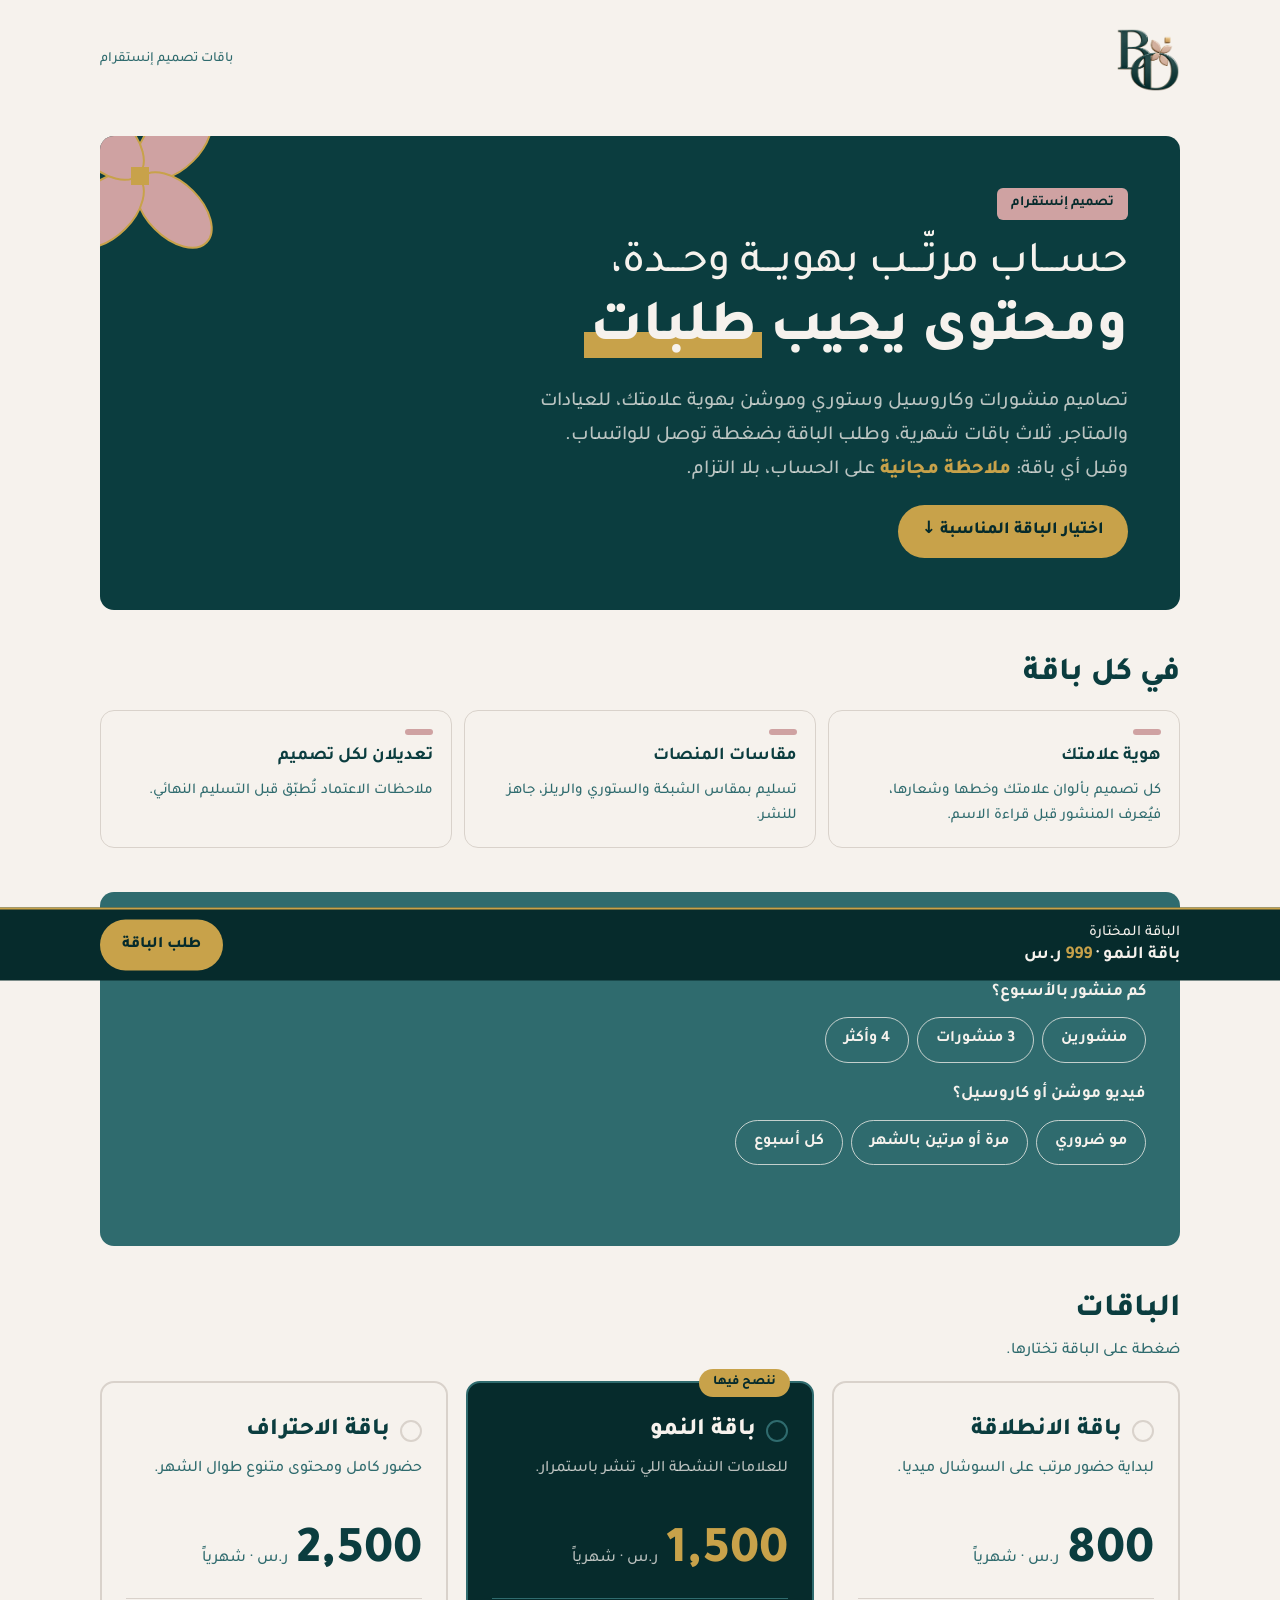
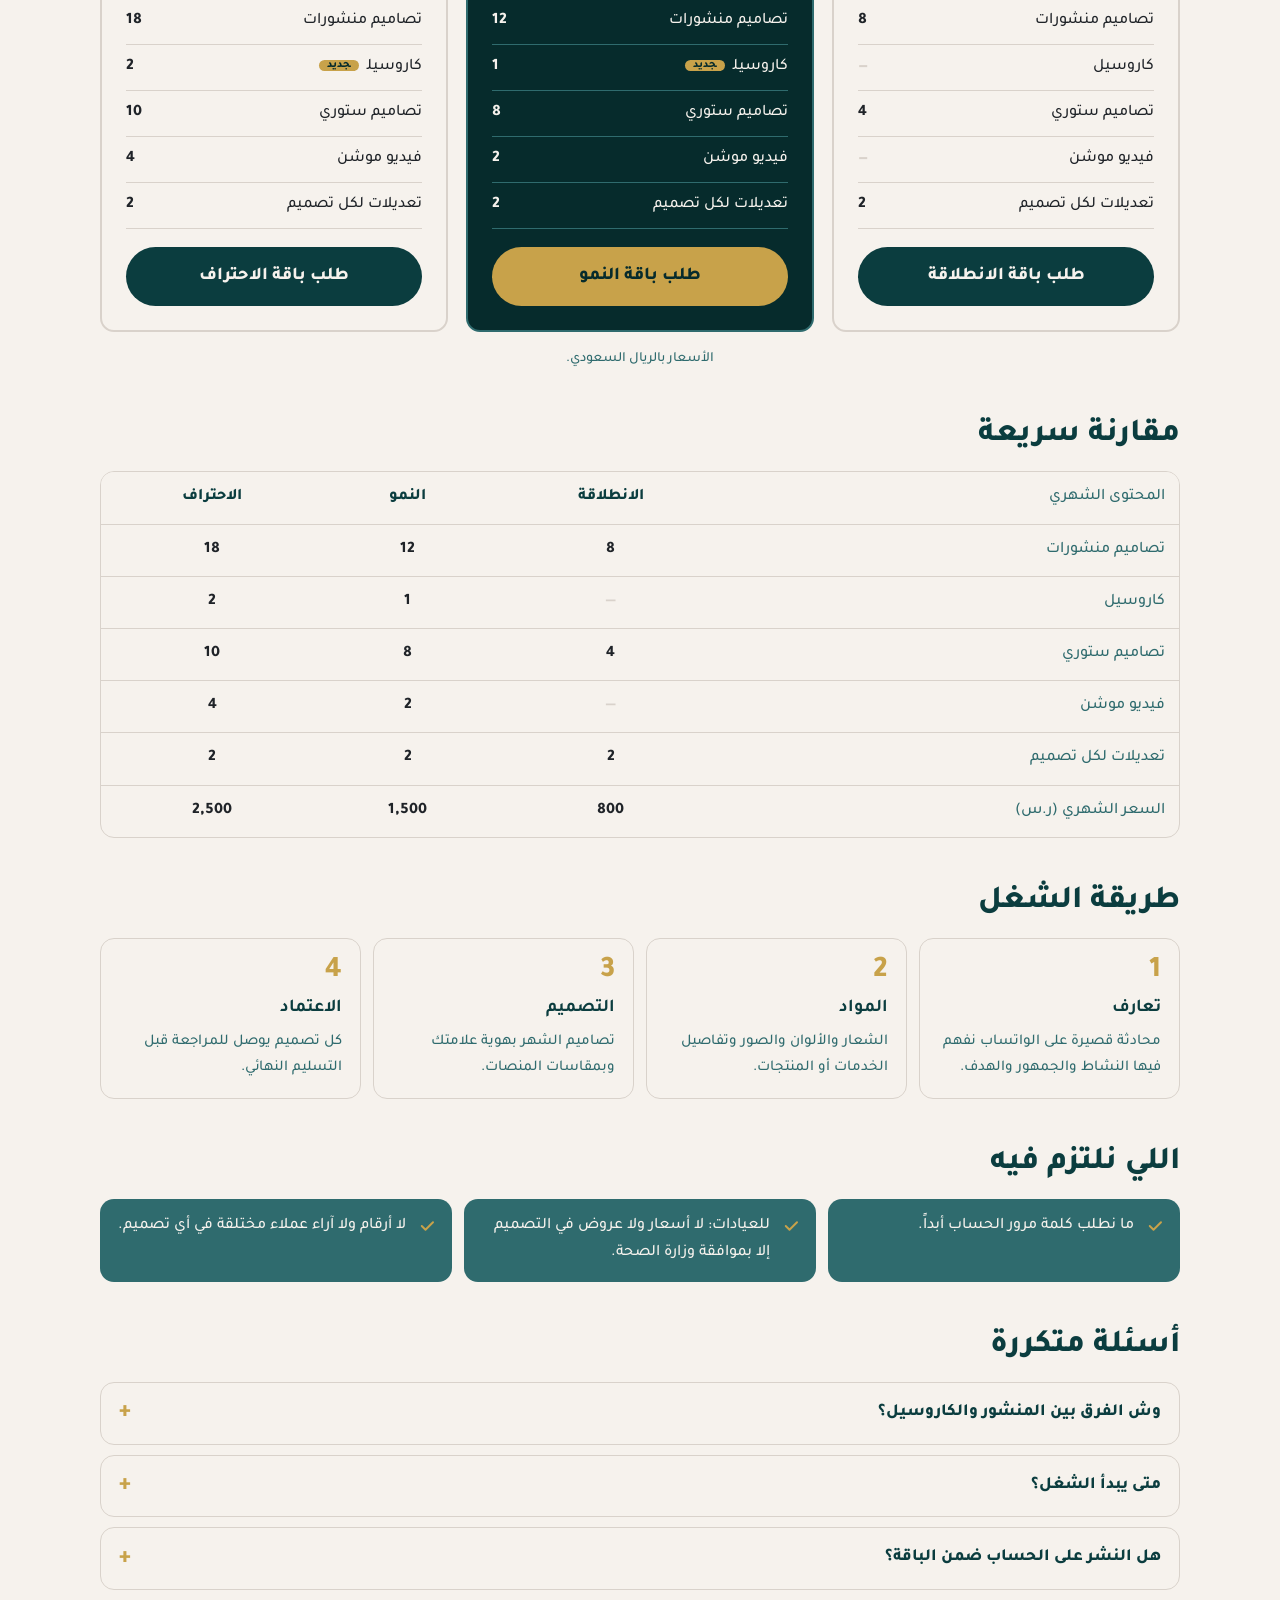
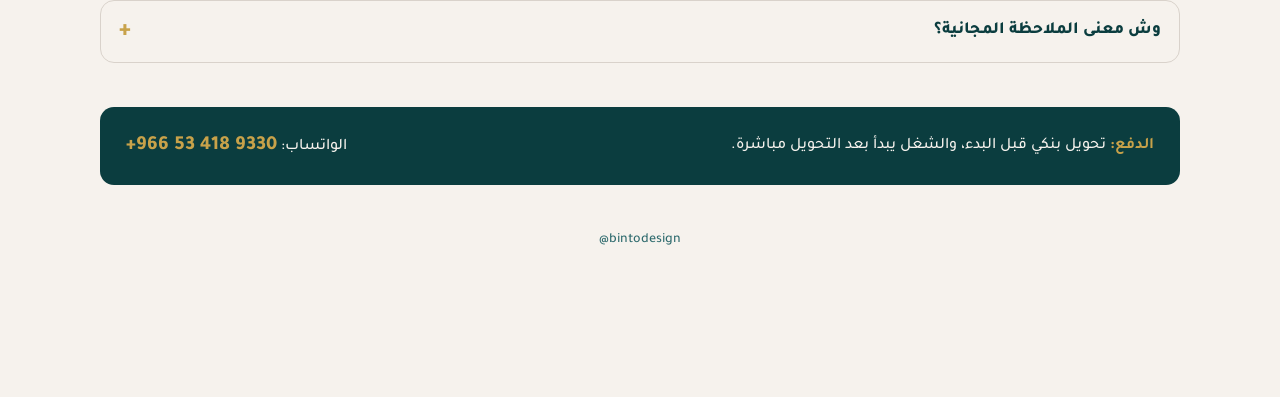
==== instagram-packages.html @ 3e923bf8 "باقات إنستقرام: كاروسيل للنمو (1) والاحتراف (2)، وصفحة تفاعلية (عدّاد، اختيار الباقة، سؤالين للترشيح" ====
<!doctype html>
<html lang="ar" dir="rtl">
<head>
<meta charset="utf-8">
<meta name="viewport" content="width=device-width, initial-scale=1, viewport-fit=cover">
<meta name="robots" content="noindex, nofollow, noarchive">
<title>باقات تصميم إنستقرام</title>
<link rel="icon" href="/images/favicon.png">
<style>
@font-face{font-family:"Tajawal";src:url("/fonts/Tajawal-Medium.ttf");font-weight:500}
@font-face{font-family:"Tajawal";src:url("/fonts/Tajawal-Bold.ttf");font-weight:700}
@font-face{font-family:"Tajawal";src:url("/fonts/Tajawal-ExtraBold.ttf");font-weight:800}
:root{--night:#062B2C;--teal:#0B3D3F;--teal2:#2F6B6E;--gold:#C8A24A;--rose:#CFA2A2;--sand:#F6F2ED;--ink:#1F2328;--line:#D9D2CB;
--soft:rgba(246,242,237,.75);--f:"Tajawal",system-ui,"Segoe UI",Tahoma,sans-serif;--ease:cubic-bezier(.2,.8,.2,1);color-scheme:light}
*{box-sizing:border-box}
[hidden]{display:none!important}
html{scroll-behavior:smooth}
html,body{margin:0;background:var(--sand);color:var(--ink)}
body{font-family:var(--f);font-size:17px;line-height:1.7;padding-left:max(16px,env(safe-area-inset-left,0px));padding-right:max(16px,env(safe-area-inset-right,0px));padding-bottom:96px}
.wrap{max-width:1080px;margin-inline:auto;padding-block:28px 48px;display:grid;gap:44px}
h1,h2,h3,p{margin:0}
h1,h2{text-wrap:balance;line-height:1.25}
button{font:inherit;cursor:pointer}
:focus-visible{outline:3px solid var(--gold);outline-offset:3px}
.top{display:flex;justify-content:space-between;align-items:center;gap:12px}
.top img{width:64px;height:auto}
.top span{font-size:14px;color:var(--teal2);text-align:left}

/* ===== الهيرو ===== */
.hero{background:var(--teal);color:var(--sand);border-radius:14px;padding:clamp(26px,5vw,52px);display:grid;gap:18px;position:relative;overflow:hidden}
.hero svg.fl{position:absolute;left:-60px;top:-60px;width:200px;height:200px;animation:spin 40s linear infinite}
@keyframes spin{to{transform:rotate(360deg)}}
.hero .tag{justify-self:start;background:var(--rose);color:var(--night);font-weight:700;font-size:14px;padding:4px 14px;border-radius:6px}
.hero h1{display:grid;gap:2px}
.hero h1 .l,.hero h1 .b{white-space:nowrap}
.hero h1 .l{font-size:min(44px,5.3vw);font-weight:500}
.hero h1 .b{font-size:min(58px,7.4vw);font-weight:800}
.m{position:relative;display:inline-block;z-index:0}
.m::before{content:"";position:absolute;inset:52% -6px 12% -6px;background:var(--gold);z-index:-1;transform-origin:right;animation:bar .8s .5s var(--ease) both}
@keyframes bar{from{transform:scaleX(0)}}
.hero .m{color:var(--sand)}
.hero p{font-size:clamp(17px,2vw,20px);max-width:54ch;color:var(--soft)}
.hero .free{color:var(--gold);font-weight:800}
.timer{display:flex;align-items:center;gap:10px;flex-wrap:wrap}
.timer>span{font-size:15px;color:var(--soft)}
.tbox{display:flex;gap:8px;direction:rtl}
.tbox div{min-width:62px;background:var(--night);border:1px solid var(--teal2);border-radius:10px;padding:6px 8px;text-align:center;line-height:1.1}
.tbox b{display:block;font-size:26px;font-weight:800;color:var(--gold);font-variant-numeric:tabular-nums}
.tbox small{font-size:12px;color:var(--soft)}
.hero .go{justify-self:start;display:inline-flex;align-items:center;gap:8px;background:var(--gold);color:var(--night);font-weight:800;font-size:17px;border:0;border-radius:999px;padding:12px 24px;text-decoration:none;transition:transform .25s var(--ease)}
.hero .go:hover{transform:translateY(-2px)}

/* ===== الأقسام ===== */
.sec{display:grid;gap:16px}
.sec>h2{font-size:clamp(24px,3.4vw,32px);font-weight:800;color:var(--teal)}
.sec>p.sub{color:var(--teal2);font-size:16px;margin-top:-8px}

/* ===== وش يناسبكم ===== */
.quiz{background:var(--teal2);color:var(--sand);border-radius:14px;padding:clamp(22px,4vw,34px);display:grid;gap:18px}
.quiz h2{font-size:clamp(22px,3vw,28px);font-weight:800}
.quiz h2 .m{color:var(--sand)}
.q{display:grid;gap:10px}
.q>b{font-size:17px}
.chips{display:flex;gap:8px;flex-wrap:wrap}
.chip{background:transparent;color:var(--sand);border:1.5px solid var(--soft);border-radius:999px;padding:8px 18px;font-weight:700;font-size:16px;transition:background .2s,color .2s,border-color .2s}
.chip:hover{border-color:var(--gold)}
.chip[aria-pressed="true"]{background:var(--gold);border-color:var(--gold);color:var(--night)}
.ans{min-height:1.7em;font-size:17px;font-weight:700}
.ans b{color:var(--gold)}
.ans a{color:var(--sand);font-weight:800;margin-inline-start:6px}

/* ===== البطاقات ===== */
.cards{display:grid;grid-template-columns:repeat(auto-fit,minmax(min(100%,300px),1fr));gap:18px;align-items:stretch}
.card{position:relative;background:var(--sand);border:2px solid var(--line);border-radius:14px;padding:28px 24px 24px;display:flex;flex-direction:column;gap:18px;min-width:0;cursor:pointer;transition:translate .35s var(--ease),border-color .25s}
.card:hover{translate:0 -4px}
.card.main{background:var(--night);color:var(--sand);border-color:var(--teal2)}
.card.sel{border-color:var(--gold);translate:0 -6px}
.card .head{display:grid;gap:4px}
.card h3{font-size:24px;font-weight:800;color:var(--teal);display:flex;align-items:center;gap:10px}
.card.main h3{color:var(--sand)}
.card .dot{width:22px;height:22px;flex:none;border-radius:50%;border:2px solid var(--line);display:grid;place-items:center;transition:border-color .2s}
.card.main .dot{border-color:var(--teal2)}
.card .dot::after{content:"";width:10px;height:10px;border-radius:50%;background:var(--gold);transform:scale(0);transition:transform .25s var(--ease)}
.card.sel .dot{border-color:var(--gold)}
.card.sel .dot::after{transform:scale(1)}
.card .for{font-size:16px;color:var(--teal2);min-height:3.4em}
.card.main .for{color:var(--soft)}
.flag{position:absolute;top:-14px;right:22px;background:var(--gold);color:var(--night);font-size:13px;font-weight:800;padding:3px 14px;border-radius:999px}
.fit{position:absolute;top:-14px;left:22px;background:var(--rose);color:var(--night);font-size:13px;font-weight:800;padding:3px 14px;border-radius:999px;animation:pop .4s var(--ease)}
@keyframes pop{from{transform:scale(.6);opacity:0}}
.pricebox{display:grid;gap:6px;justify-items:start}
.offer{font-size:13px;font-weight:800;color:var(--night);background:var(--rose);padding:3px 12px;border-radius:6px}
.card.main .offer{background:var(--gold)}
.price{display:flex;align-items:baseline;gap:8px;flex-wrap:wrap}
.price b{font-size:52px;font-weight:800;line-height:1;color:var(--teal);font-variant-numeric:tabular-nums}
.card.main .price b{color:var(--gold)}
.price span{font-size:16px;font-weight:500;color:var(--teal2)}
.card.main .price span{color:var(--soft)}
.after{font-size:14px;color:var(--teal2)}
.after s{font-weight:700;text-decoration-thickness:2px;font-variant-numeric:tabular-nums}
.after em{font-style:normal;font-weight:800;color:var(--teal)}
.card.main .after{color:var(--soft)}
.card.main .after em{color:var(--gold)}
.rows{display:grid;border-top:1px solid var(--line)}
.card.main .rows{border-color:var(--teal2)}
.row{display:flex;justify-content:space-between;align-items:center;gap:12px;min-height:46px;border-bottom:1px solid var(--line);font-size:16px}
.card.main .row{border-color:var(--teal2)}
.row b{font-weight:800;white-space:nowrap;font-variant-numeric:tabular-nums}
.row .no{color:var(--line);font-weight:700}
.card.main .row .no{color:var(--teal2)}
.row.new span::after{content:"جديد";font-size:11px;font-weight:800;background:var(--gold);color:var(--night);border-radius:999px;padding:0 8px;margin-inline-start:8px;vertical-align:2px}
.pick{margin-top:auto;display:block;text-align:center;text-decoration:none;font-weight:800;font-size:18px;border-radius:999px;padding:14px 20px;background:var(--teal);color:var(--sand);transition:transform .25s var(--ease)}
.pick:hover{transform:scale(1.02)}
.card.main .pick{background:var(--gold);color:var(--night)}
.small{font-size:14px;color:var(--teal2);text-align:center}

/* ===== مقارنة ===== */
.cmp{overflow-x:auto;border:1px solid var(--line);border-radius:14px}
.cmp table{width:100%;border-collapse:collapse;font-size:16px}
@media (max-width:560px){.cmp table{font-size:14px}.cmp th,.cmp td{padding:10px 6px}}
.cmp th,.cmp td{padding:12px 14px;text-align:center;border-bottom:1px solid var(--line)}
.cmp th:first-child,.cmp td:first-child{text-align:right;color:var(--teal2);font-weight:500}
.cmp thead th{font-weight:800;color:var(--teal);background:var(--sand)}
.cmp tbody td{font-weight:800;font-variant-numeric:tabular-nums}
.cmp tr:last-child td{border-bottom:0}
.cmp .hl{background:var(--teal);color:var(--sand)}
.cmp thead .hl{background:var(--teal);color:var(--gold)}
.cmp .hl.no,.cmp .no{color:var(--line)}
.cmp td,.cmp th{transition:background .25s,color .25s}

/* ===== الخطوات والالتزام ===== */
.steps{display:grid;grid-template-columns:repeat(auto-fit,minmax(min(100%,220px),1fr));gap:12px;counter-reset:s}
.step{background:var(--sand);border:1px solid var(--line);border-radius:14px;padding:18px;display:grid;gap:6px;align-content:start}
.step::before{counter-increment:s;content:counter(s);font-size:30px;font-weight:800;color:var(--gold);line-height:1}
.steps.inc .step::before{content:"";display:block;width:28px;height:6px;border-radius:3px;background:var(--rose)}
.step b{font-size:18px;color:var(--teal)}
.step p{font-size:15px;color:var(--teal2)}
.promise{display:grid;grid-template-columns:repeat(auto-fit,minmax(min(100%,280px),1fr));gap:12px}
.promise div{display:flex;gap:12px;align-items:flex-start;background:var(--teal2);color:var(--sand);border-radius:14px;padding:14px 16px;font-size:16px}
.promise svg{flex:none;margin-top:4px}

/* ===== أسئلة ===== */
.faq{display:grid;gap:10px}
.faq details{border:1px solid var(--line);border-radius:14px;padding:0 18px;background:var(--sand)}
.faq summary{list-style:none;cursor:pointer;padding:16px 0;font-weight:800;color:var(--teal);display:flex;justify-content:space-between;gap:12px;align-items:center}
.faq summary::-webkit-details-marker{display:none}
.faq summary::after{content:"+";font-size:24px;line-height:1;color:var(--gold);transition:transform .25s var(--ease)}
.faq details[open] summary::after{transform:rotate(45deg)}
.faq details p{padding:0 0 16px;color:var(--teal2);font-size:16px}

.foot{background:var(--teal);color:var(--sand);border-radius:14px;padding:22px 26px;display:flex;justify-content:space-between;align-items:center;gap:16px;flex-wrap:wrap}
.foot p{font-size:16px}.foot b{color:var(--gold)}
.foot a{font-size:20px;font-weight:800;direction:ltr;unicode-bidi:isolate;color:var(--gold);text-decoration:none}
.acct{font-size:14px;color:var(--teal2);text-align:center;direction:ltr}

/* ===== الشريط السفلي ===== */
.bar{position:fixed;inset-inline:0;bottom:0;z-index:10;padding:10px max(16px,env(safe-area-inset-left,0px)) calc(10px + env(safe-area-inset-bottom,0px));background:var(--night);border-top:2px solid var(--gold);transform:translateY(110%);transition:transform .4s var(--ease)}
.bar.on{transform:none}
.bar .in{max-width:1080px;margin-inline:auto;display:flex;align-items:center;justify-content:space-between;gap:12px}
.bar p{color:var(--sand);font-size:15px;line-height:1.4}
.bar p b{display:block;font-size:18px}
.bar p b em{font-style:normal;color:var(--gold)}
.bar a{flex:none;background:var(--gold);color:var(--night);font-weight:800;text-decoration:none;border-radius:999px;padding:12px 22px;font-size:16px}

/* ===== الظهور عند التمرير (بالسكربت فقط) ===== */
.js .rv{opacity:0;transform:translateY(24px);transition:opacity .7s var(--ease),transform .7s var(--ease),translate .35s var(--ease),border-color .25s}
.js .rv.in{opacity:1;transform:none}
@media (prefers-reduced-motion:reduce){
  *,*::before,*::after{animation:none!important;transition:none!important}
  .js .rv{opacity:1;transform:none}
  html{scroll-behavior:auto}
}
</style>
</head>
<body>
<div class="wrap">
  <div class="top"><img src="/images/logo-dark.png" alt="شعار بنتو"><span id="topnote">باقات تصميم إنستقرام · عرض خاص حتى 30 نوفمبر</span></div>

  <header class="hero">
    <svg class="fl" viewBox="0 0 200 200" aria-hidden="true"><g fill="#CFA2A2" stroke="#C8A24A" stroke-width="2"><ellipse cx="100" cy="52" rx="27" ry="46" transform="rotate(45 100 100)"/><ellipse cx="100" cy="52" rx="27" ry="46" transform="rotate(135 100 100)"/><ellipse cx="100" cy="52" rx="27" ry="46" transform="rotate(225 100 100)"/><ellipse cx="100" cy="52" rx="27" ry="46" transform="rotate(315 100 100)"/></g><rect x="91" y="91" width="18" height="18" fill="#C8A24A"/></svg>
    <span class="tag">تصميم إنستقرام</span>
    <h1><span class="l">حســـاب مرتّـــب بهويـــة وحـــدة،</span><span class="b">ومحتوى يجيب <span class="m">طلبات</span></span></h1>
    <p>تصاميم منشورات وكاروسيل وستوري وموشن بهوية علامتك، للعيادات والمتاجر. ثلاث باقات شهرية، وطلب الباقة بضغطة توصل للواتساب. وقبل أي باقة: <span class="free">ملاحظة مجانية</span> على الحساب، بلا التزام.</p>
    <div class="timer" id="timer" role="timer" aria-label="الوقت المتبقي على نهاية العرض">
      <span>ينتهي العرض خلال</span>
      <div class="tbox"><div><b id="td">–</b><small>يوم</small></div><div><b id="th">–</b><small>ساعة</small></div><div><b id="tm">–</b><small>دقيقة</small></div><div><b id="ts">–</b><small>ثانية</small></div></div>
    </div>
    <a class="go" href="#fit">اختيار الباقة المناسبة ↓</a>
  </header>

  <section class="sec rv">
    <h2>في كل باقة</h2>
    <div class="steps inc">
      <div class="step"><b>هوية علامتك</b><p>كل تصميم بألوان علامتك وخطها وشعارها، فيُعرف المنشور قبل قراءة الاسم.</p></div>
      <div class="step"><b>مقاسات المنصات</b><p>تسليم بمقاس الشبكة والستوري والريلز، جاهز للنشر.</p></div>
      <div class="step"><b>تعديلان لكل تصميم</b><p>ملاحظات الاعتماد تُطبّق قبل التسليم النهائي.</p></div>
    </div>
  </section>

  <section class="quiz rv" id="fit" aria-labelledby="fit-h">
    <h2 id="fit-h">وش <span class="m">يناسبكم</span>؟ سؤالين بس</h2>
    <div class="q"><b>كم منشور بالأسبوع؟</b>
      <div class="chips" data-q="posts">
        <button class="chip" data-v="0" aria-pressed="false">منشورين</button>
        <button class="chip" data-v="1" aria-pressed="false">3 منشورات</button>
        <button class="chip" data-v="2" aria-pressed="false">4 وأكثر</button>
      </div></div>
    <div class="q"><b>فيديو موشن أو كاروسيل؟</b>
      <div class="chips" data-q="motion">
        <button class="chip" data-v="0" aria-pressed="false">مو ضروري</button>
        <button class="chip" data-v="1" aria-pressed="false">مرة أو مرتين بالشهر</button>
        <button class="chip" data-v="2" aria-pressed="false">كل أسبوع</button>
      </div></div>
    <p class="ans" id="ans" aria-live="polite"></p>
  </section>

  <section class="sec" id="plans">
    <h2>الباقات</h2>
    <p class="sub" id="plansub">أسعار العرض سارية حتى 30 نوفمبر 2026. ضغطة على الباقة تختارها.</p>
    <div class="cards">
      <article class="card rv" data-k="start" tabindex="0" role="radio" aria-checked="false">
        <div class="head"><h3><span class="dot" aria-hidden="true"></span>باقة الانطلاقة</h3><p class="for">لبداية حضور مرتب على السوشال ميديا.</p></div>
        <div class="pricebox"><span class="offer" data-o>عرض خاص</span><div class="price"><b id="p-start">499</b><span>ر.س · شهرياً</span></div><span class="after" data-a>بعد العرض: <s id="s-start">800</s> ر.س · توفير <em id="v-start">301</em></span></div>
        <div class="rows">
          <div class="row"><span>تصاميم منشورات</span><b>8</b></div>
          <div class="row"><span>كاروسيل</span><b class="no">—</b></div>
          <div class="row"><span>تصاميم ستوري</span><b>4</b></div>
          <div class="row"><span>فيديو موشن</span><b class="no">—</b></div>
          <div class="row"><span>تعديلات لكل تصميم</span><b>2</b></div>
        </div>
        <a class="pick" id="w-start" href="https://wa.me/966534189330">طلب باقة الانطلاقة</a>
      </article>
      <article class="card main rv" data-k="grow" tabindex="0" role="radio" aria-checked="false">
        <span class="flag">ننصح فيها</span>
        <div class="head"><h3><span class="dot" aria-hidden="true"></span>باقة النمو</h3><p class="for">للعلامات النشطة اللي تنشر باستمرار.</p></div>
        <div class="pricebox"><span class="offer" data-o>عرض خاص</span><div class="price"><b id="p-grow">999</b><span>ر.س · شهرياً</span></div><span class="after" data-a>بعد العرض: <s id="s-grow">1,500</s> ر.س · توفير <em id="v-grow">501</em></span></div>
        <div class="rows">
          <div class="row"><span>تصاميم منشورات</span><b>12</b></div>
          <div class="row new"><span>كاروسيل</span><b>1</b></div>
          <div class="row"><span>تصاميم ستوري</span><b>8</b></div>
          <div class="row"><span>فيديو موشن</span><b>2</b></div>
          <div class="row"><span>تعديلات لكل تصميم</span><b>2</b></div>
        </div>
        <a class="pick" id="w-grow" href="https://wa.me/966534189330">طلب باقة النمو</a>
      </article>
      <article class="card rv" data-k="pro" tabindex="0" role="radio" aria-checked="false">
        <div class="head"><h3><span class="dot" aria-hidden="true"></span>باقة الاحتراف</h3><p class="for">حضور كامل ومحتوى متنوع طوال الشهر.</p></div>
        <div class="pricebox"><span class="offer" data-o>عرض خاص</span><div class="price"><b id="p-pro">1,699</b><span>ر.س · شهرياً</span></div><span class="after" data-a>بعد العرض: <s id="s-pro">2,500</s> ر.س · توفير <em id="v-pro">801</em></span></div>
        <div class="rows">
          <div class="row"><span>تصاميم منشورات</span><b>18</b></div>
          <div class="row new"><span>كاروسيل</span><b>2</b></div>
          <div class="row"><span>تصاميم ستوري</span><b>10</b></div>
          <div class="row"><span>فيديو موشن</span><b>4</b></div>
          <div class="row"><span>تعديلات لكل تصميم</span><b>2</b></div>
        </div>
        <a class="pick" id="w-pro" href="https://wa.me/966534189330">طلب باقة الاحتراف</a>
      </article>
    </div>
    <p class="small">الأسعار بالريال السعودي.</p>
  </section>

  <section class="sec rv">
    <h2>مقارنة سريعة</h2>
    <div class="cmp"><table id="cmp">
      <thead><tr><th scope="col">المحتوى الشهري</th><th scope="col" data-c="start">الانطلاقة</th><th scope="col" data-c="grow">النمو</th><th scope="col" data-c="pro">الاحتراف</th></tr></thead>
      <tbody>
        <tr><td>تصاميم منشورات</td><td data-c="start">8</td><td data-c="grow">12</td><td data-c="pro">18</td></tr>
        <tr><td>كاروسيل</td><td data-c="start" class="no">—</td><td data-c="grow">1</td><td data-c="pro">2</td></tr>
        <tr><td>تصاميم ستوري</td><td data-c="start">4</td><td data-c="grow">8</td><td data-c="pro">10</td></tr>
        <tr><td>فيديو موشن</td><td data-c="start" class="no">—</td><td data-c="grow">2</td><td data-c="pro">4</td></tr>
        <tr><td>تعديلات لكل تصميم</td><td data-c="start">2</td><td data-c="grow">2</td><td data-c="pro">2</td></tr>
        <tr><td>السعر الشهري (ر.س)</td><td data-c="start" id="c-start">499</td><td data-c="grow" id="c-grow">999</td><td data-c="pro" id="c-pro">1,699</td></tr>
      </tbody>
    </table></div>
  </section>

  <section class="sec rv">
    <h2>طريقة الشغل</h2>
    <div class="steps">
      <div class="step"><b>تعارف</b><p>محادثة قصيرة على الواتساب نفهم فيها النشاط والجمهور والهدف.</p></div>
      <div class="step"><b>المواد</b><p>الشعار والألوان والصور وتفاصيل الخدمات أو المنتجات.</p></div>
      <div class="step"><b>التصميم</b><p>تصاميم الشهر بهوية علامتك وبمقاسات المنصات.</p></div>
      <div class="step"><b>الاعتماد</b><p>كل تصميم يوصل للمراجعة قبل التسليم النهائي.</p></div>
    </div>
  </section>

  <section class="sec rv">
    <h2>اللي نلتزم فيه</h2>
    <div class="promise">
      <div><svg width="18" height="18" viewBox="0 0 24 24" fill="none" stroke="#C8A24A" stroke-width="2.6" stroke-linecap="round" stroke-linejoin="round" aria-hidden="true"><path d="M5 12l5 5L20 7"/></svg><span>ما نطلب كلمة مرور الحساب أبداً.</span></div>
      <div><svg width="18" height="18" viewBox="0 0 24 24" fill="none" stroke="#C8A24A" stroke-width="2.6" stroke-linecap="round" stroke-linejoin="round" aria-hidden="true"><path d="M5 12l5 5L20 7"/></svg><span>للعيادات: لا أسعار ولا عروض في التصميم إلا بموافقة وزارة الصحة.</span></div>
      <div><svg width="18" height="18" viewBox="0 0 24 24" fill="none" stroke="#C8A24A" stroke-width="2.6" stroke-linecap="round" stroke-linejoin="round" aria-hidden="true"><path d="M5 12l5 5L20 7"/></svg><span>لا أرقام ولا آراء عملاء مختلقة في أي تصميم.</span></div>
    </div>
  </section>

  <section class="sec rv">
    <h2>أسئلة متكررة</h2>
    <div class="faq">
      <details><summary>وش الفرق بين المنشور والكاروسيل؟</summary><p>المنشور تصميم واحد، والكاروسيل مجموعة شرائح يتم تصفّحها بالسحب، وتناسب الشرح والخطوات والمقارنات.</p></details>
      <details><summary>متى يبدأ الشغل؟</summary><p>بعد التحويل البنكي مباشرة، ونبدأ بمحادثة التعارف وجمع المواد.</p></details>
      <details><summary>هل النشر على الحساب ضمن الباقة؟</summary><p>الباقات للتصميم، والتصاميم تُسلَّم جاهزة للنشر بمقاسات المنصات.</p></details>
      <details><summary>وش معنى الملاحظة المجانية؟</summary><p>نظرة على الحساب الحالي وملاحظة عملية وحدة للتحسين، بلا أي التزام.</p></details>
    </div>
  </section>

  <div class="foot rv">
    <p><b>الدفع:</b> تحويل بنكي قبل البدء، والشغل يبدأ بعد التحويل مباشرة.</p>
    <p>الواتساب: <a href="https://wa.me/966534189330">+966 53 418 9330</a></p>
  </div>
  <p class="acct">@bintodesign</p>
</div>

<div class="bar" id="bar" aria-live="polite"><div class="in"><p>الباقة المختارة<b id="bar-n">باقة النمو · <em>999</em> ر.س</b></p><a id="bar-w" href="https://wa.me/966534189330">طلب الباقة</a></div></div>

<script>
document.documentElement.classList.add('js');
/* ===== الأسعار: التعديل هنا فقط =====
   offer = سعر العرض، base = السعر بعد العرض، until = نهاية العرض */
const UNTIL='2026-11-30T23:59:59+03:00';
const PLANS={
  start:{name:'باقة الانطلاقة',offer:499,base:800},
  grow:{name:'باقة النمو',offer:999,base:1500},
  pro:{name:'باقة الاحتراف',offer:1699,base:2500}
};
const WA='https://wa.me/966534189330?text=';
const fmt=n=>n.toLocaleString('en-US');
const $=id=>document.getElementById(id);
const end=new Date(UNTIL).getTime();
const live=Date.now()<end;
const price=k=>live?PLANS[k].offer:PLANS[k].base;
const msg=k=>WA+encodeURIComponent('السلام عليكم، طلب «'+PLANS[k].name+'» لتصميم إنستقرام ('+fmt(price(k))+' ريال شهرياً). وش الخطوة الجاية؟');

for(const k in PLANS){
  const p=PLANS[k];
  $('p-'+k).textContent=fmt(price(k));$('p-'+k).dataset.n=price(k);
  $('s-'+k).textContent=fmt(p.base);$('v-'+k).textContent=fmt(p.base-p.offer);
  $('c-'+k).textContent=fmt(price(k));
  $('w-'+k).href=msg(k);
}
if(!live){
  document.querySelectorAll('[data-o],[data-a]').forEach(e=>e.hidden=true);
  $('timer').hidden=true;
  $('plansub').textContent='ضغطة على الباقة تختارها.';
  $('topnote').textContent='باقات تصميم إنستقرام';
}

/* العدّاد */
function tick(){
  const d=Math.max(0,end-Date.now());
  if(d<=0){$('timer').hidden=true;return}
  const s=Math.floor(d/1000);
  $('td').textContent=Math.floor(s/86400);
  $('th').textContent=String(Math.floor(s%86400/3600)).padStart(2,'0');
  $('tm').textContent=String(Math.floor(s%3600/60)).padStart(2,'0');
  $('ts').textContent=String(s%60).padStart(2,'0');
}
if(live){tick();setInterval(tick,1000)}

/* اختيار الباقة */
const cards=[...document.querySelectorAll('.card')];
let current=null;
function select(k,scroll){
  current=k;
  cards.forEach(c=>{const on=c.dataset.k===k;c.classList.toggle('sel',on);c.setAttribute('aria-checked',on)});
  document.querySelectorAll('#cmp [data-c]').forEach(c=>c.classList.toggle('hl',c.dataset.c===k));
  $('bar-n').innerHTML=PLANS[k].name+' · <em>'+fmt(price(k))+'</em> ر.س';
  $('bar-w').href=msg(k);
  $('bar').classList.add('on');
  if(scroll){document.querySelector('.card[data-k="'+k+'"]').scrollIntoView({behavior:matchMedia('(prefers-reduced-motion:reduce)').matches?'auto':'smooth',block:'center'})}
}
cards.forEach(c=>{
  c.addEventListener('click',e=>{if(!e.target.closest('.pick'))select(c.dataset.k)});
  c.addEventListener('keydown',e=>{if(e.key==='Enter'||e.key===' '){e.preventDefault();select(c.dataset.k)}});
});

/* وش يناسبكم */
const ans={};
document.querySelectorAll('.chips').forEach(g=>{
  g.addEventListener('click',e=>{
    const b=e.target.closest('.chip');if(!b)return;
    g.querySelectorAll('.chip').forEach(x=>x.setAttribute('aria-pressed',x===b));
    ans[g.dataset.q]=+b.dataset.v;
    if('posts' in ans&&'motion' in ans){
      const k=['start','grow','pro'][Math.max(ans.posts,ans.motion)];
      document.querySelectorAll('.fit').forEach(f=>f.remove());
      const f=document.createElement('span');f.className='fit';f.textContent='يناسبكم';
      document.querySelector('.card[data-k="'+k+'"]').appendChild(f);
      $('ans').innerHTML='الأنسب لكم: <b>'+PLANS[k].name+'</b> <a href="#plans">عرض الباقة ←</a>';
      select(k,true);
    }
  });
});

/* الظهور عند التمرير + عدّ الأسعار */
const reduce=matchMedia('(prefers-reduced-motion:reduce)').matches;
function countUp(el){
  const n=+el.dataset.n;if(reduce||!n)return;
  const t0=performance.now();
  (function f(t){const p=Math.min(1,(t-t0)/900),e=1-Math.pow(1-p,3);el.textContent=fmt(Math.round(n*e));if(p<1)requestAnimationFrame(f)})(t0);
}
if('IntersectionObserver' in window){
  const io=new IntersectionObserver(es=>es.forEach(en=>{if(en.isIntersecting){en.target.classList.add('in');en.target.querySelectorAll('.price b').forEach(countUp);io.unobserve(en.target)}}),{threshold:.15});
  document.querySelectorAll('.rv').forEach((el,i)=>{if(el.classList.contains('card'))el.style.transitionDelay=(cards.indexOf(el)*120)+'ms';io.observe(el)});
}else{document.querySelectorAll('.rv').forEach(el=>el.classList.add('in'))}
</script>
</body>
</html>
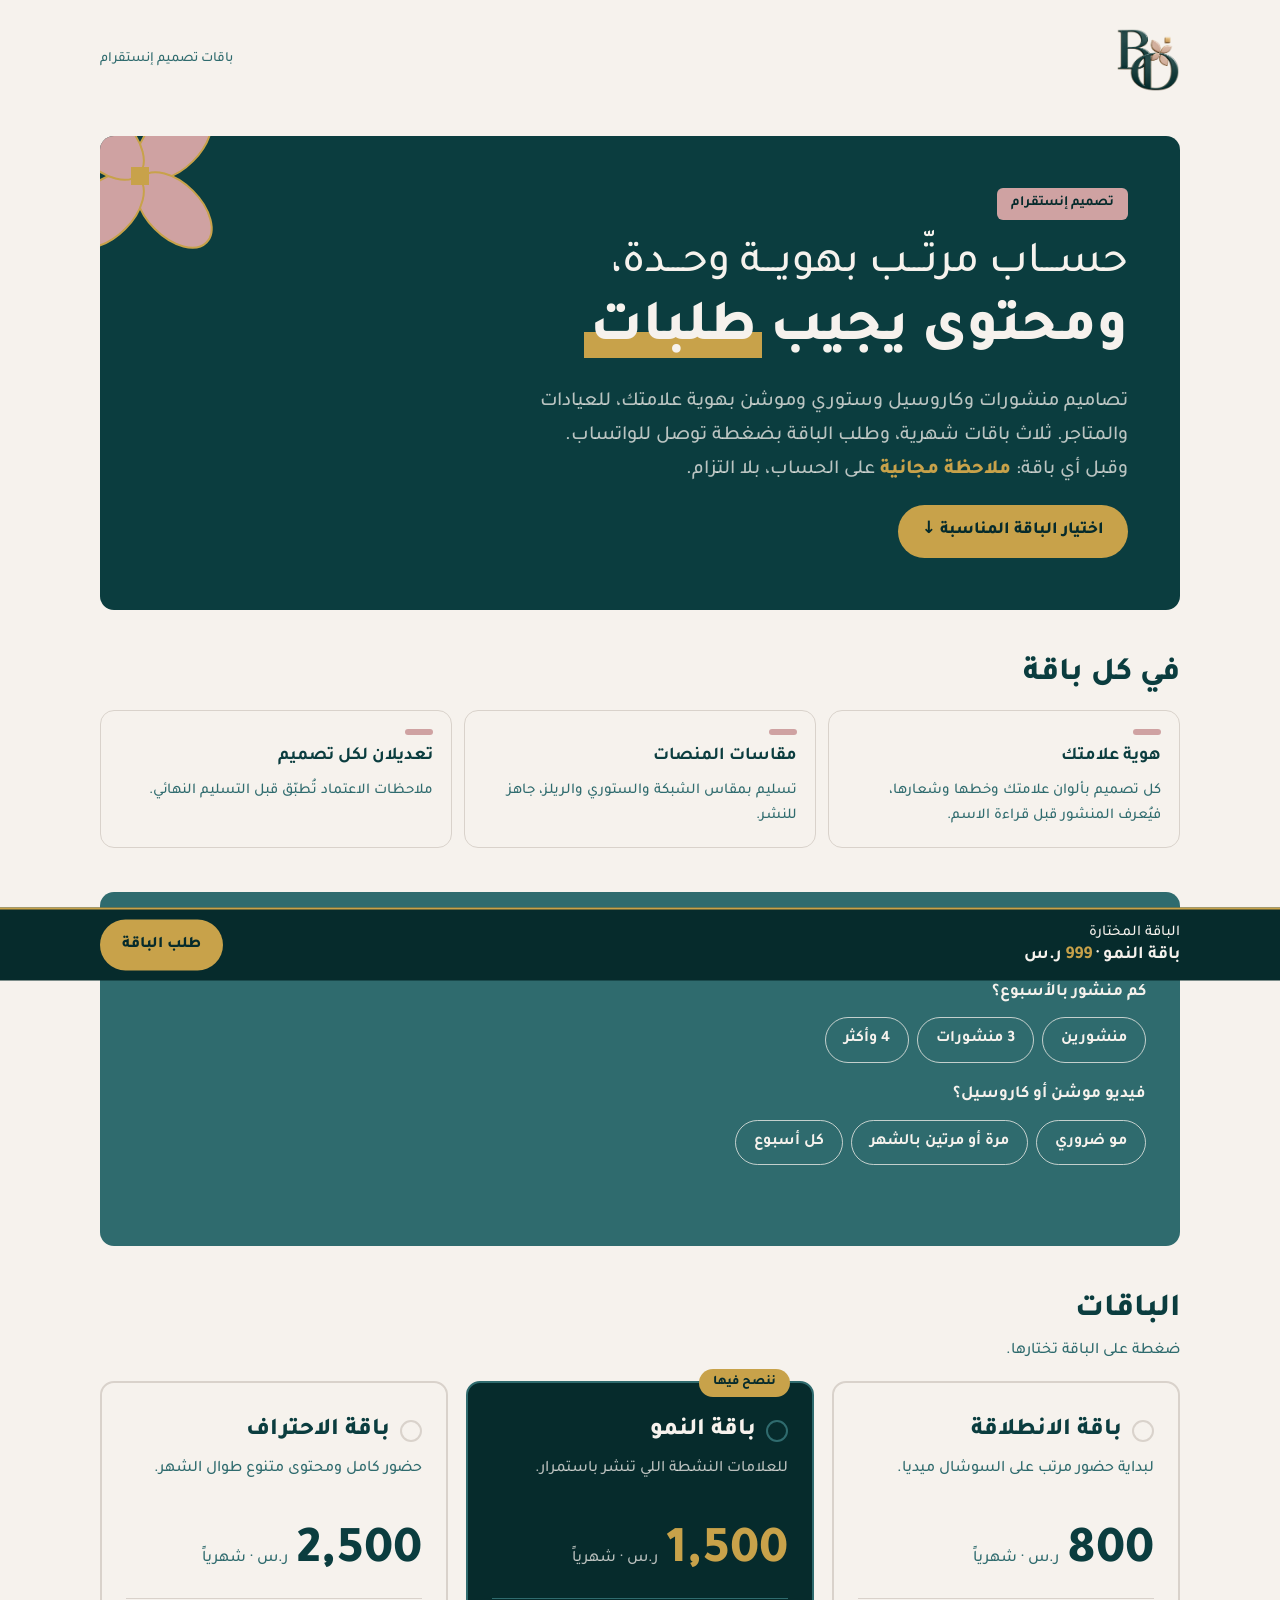
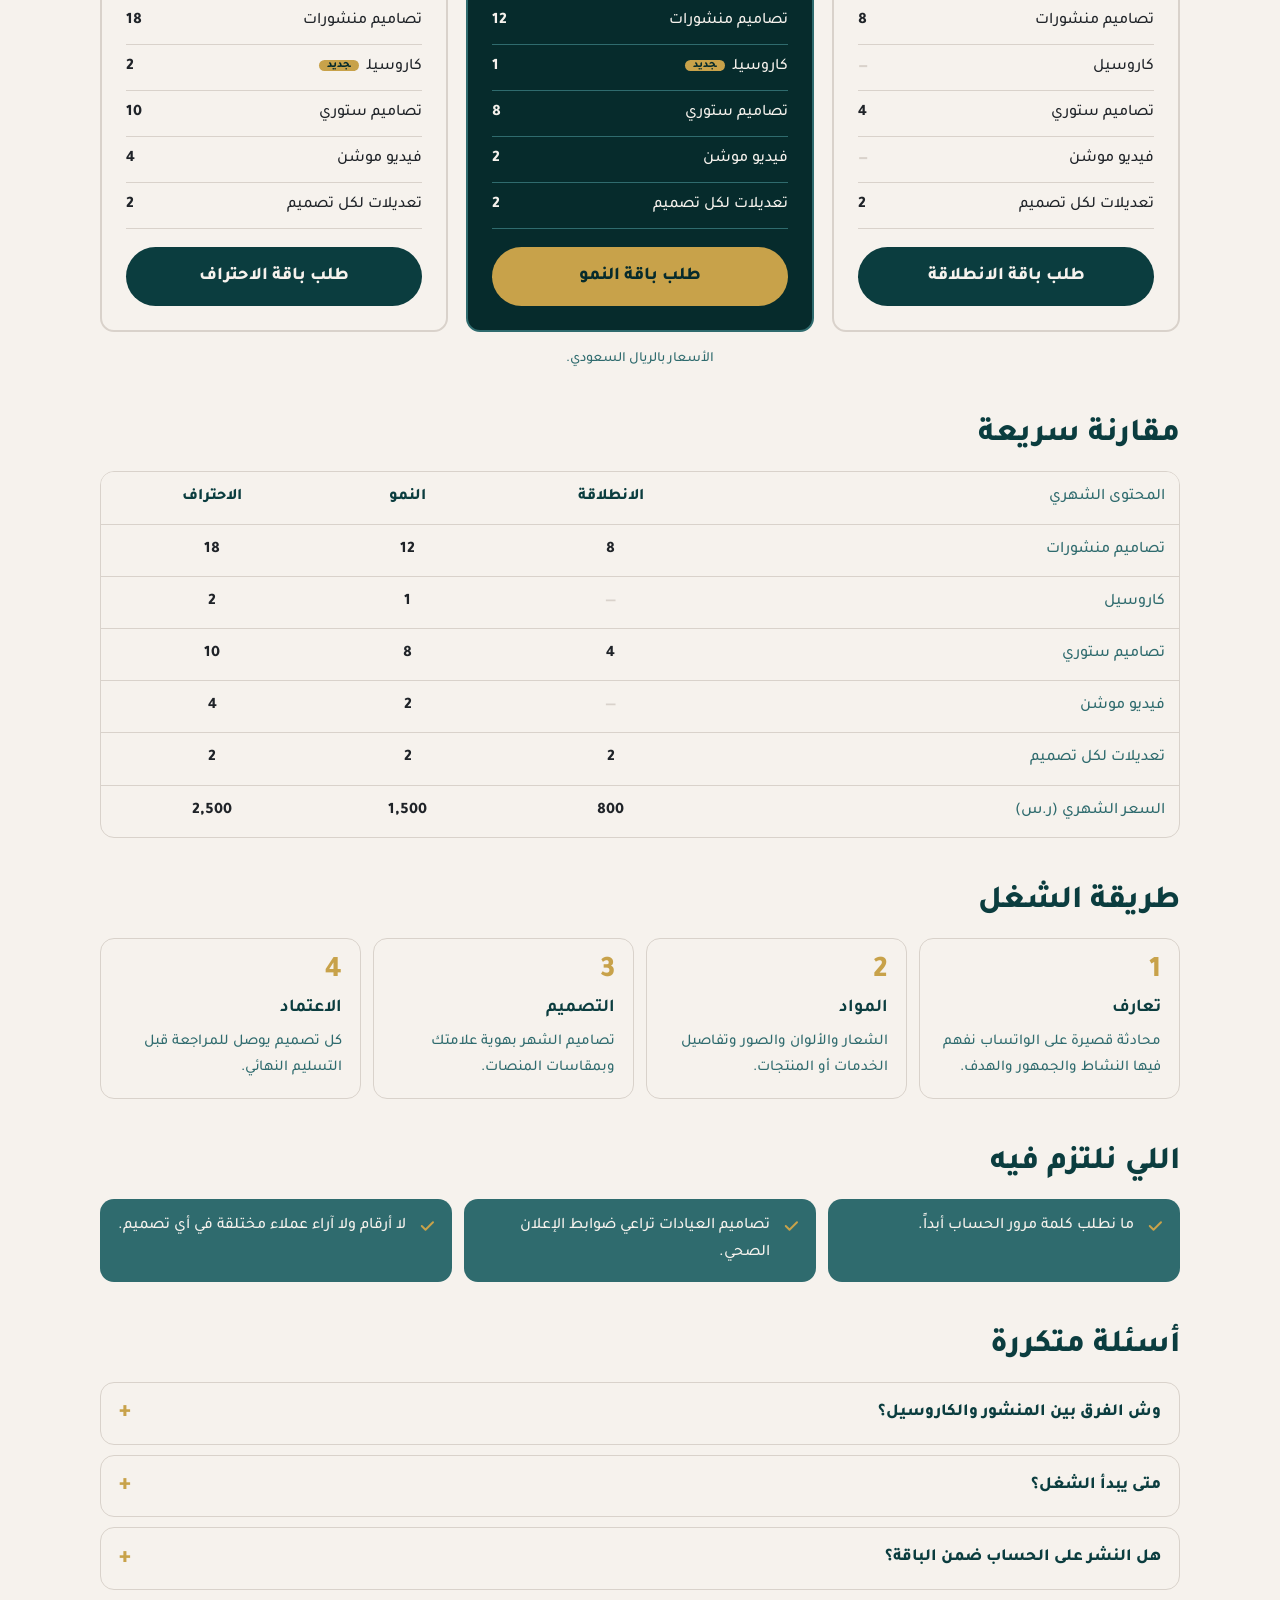
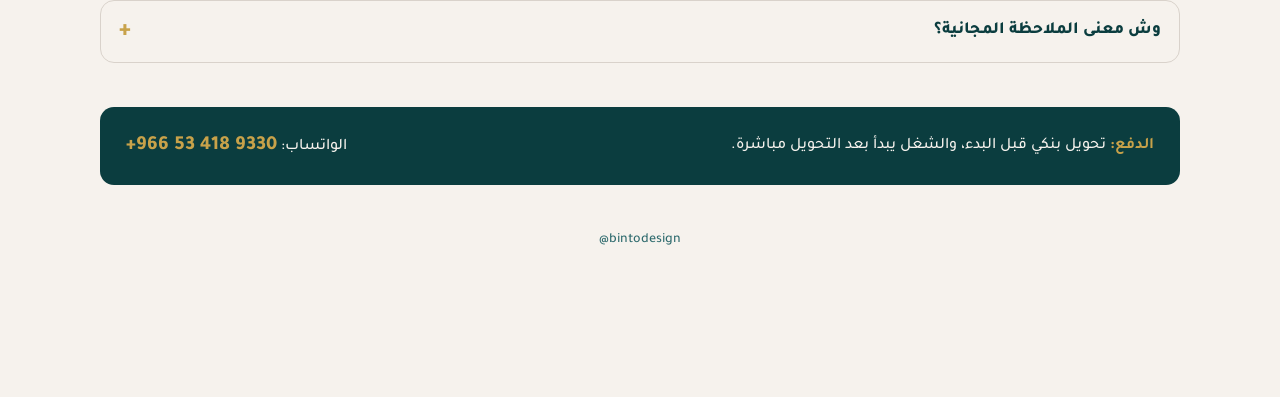
==== commit e1ac103e: "باقات إنستقرام: تصحيح نص الالتزام الخاص بالعيادات Co-Authored-By: Claude Opus 5.5 <noreply@anthropic" ====
--- a/instagram-packages.html
+++ b/instagram-packages.html
@@ -288,7 +288,7 @@
     <h2>اللي نلتزم فيه</h2>
     <div class="promise">
       <div><svg width="18" height="18" viewBox="0 0 24 24" fill="none" stroke="#C8A24A" stroke-width="2.6" stroke-linecap="round" stroke-linejoin="round" aria-hidden="true"><path d="M5 12l5 5L20 7"/></svg><span>ما نطلب كلمة مرور الحساب أبداً.</span></div>
-      <div><svg width="18" height="18" viewBox="0 0 24 24" fill="none" stroke="#C8A24A" stroke-width="2.6" stroke-linecap="round" stroke-linejoin="round" aria-hidden="true"><path d="M5 12l5 5L20 7"/></svg><span>للعيادات: لا أسعار ولا عروض في التصميم إلا بموافقة وزارة الصحة.</span></div>
+      <div><svg width="18" height="18" viewBox="0 0 24 24" fill="none" stroke="#C8A24A" stroke-width="2.6" stroke-linecap="round" stroke-linejoin="round" aria-hidden="true"><path d="M5 12l5 5L20 7"/></svg><span>تصاميم العيادات تراعي ضوابط الإعلان الصحي.</span></div>
       <div><svg width="18" height="18" viewBox="0 0 24 24" fill="none" stroke="#C8A24A" stroke-width="2.6" stroke-linecap="round" stroke-linejoin="round" aria-hidden="true"><path d="M5 12l5 5L20 7"/></svg><span>لا أرقام ولا آراء عملاء مختلقة في أي تصميم.</span></div>
     </div>
   </section>
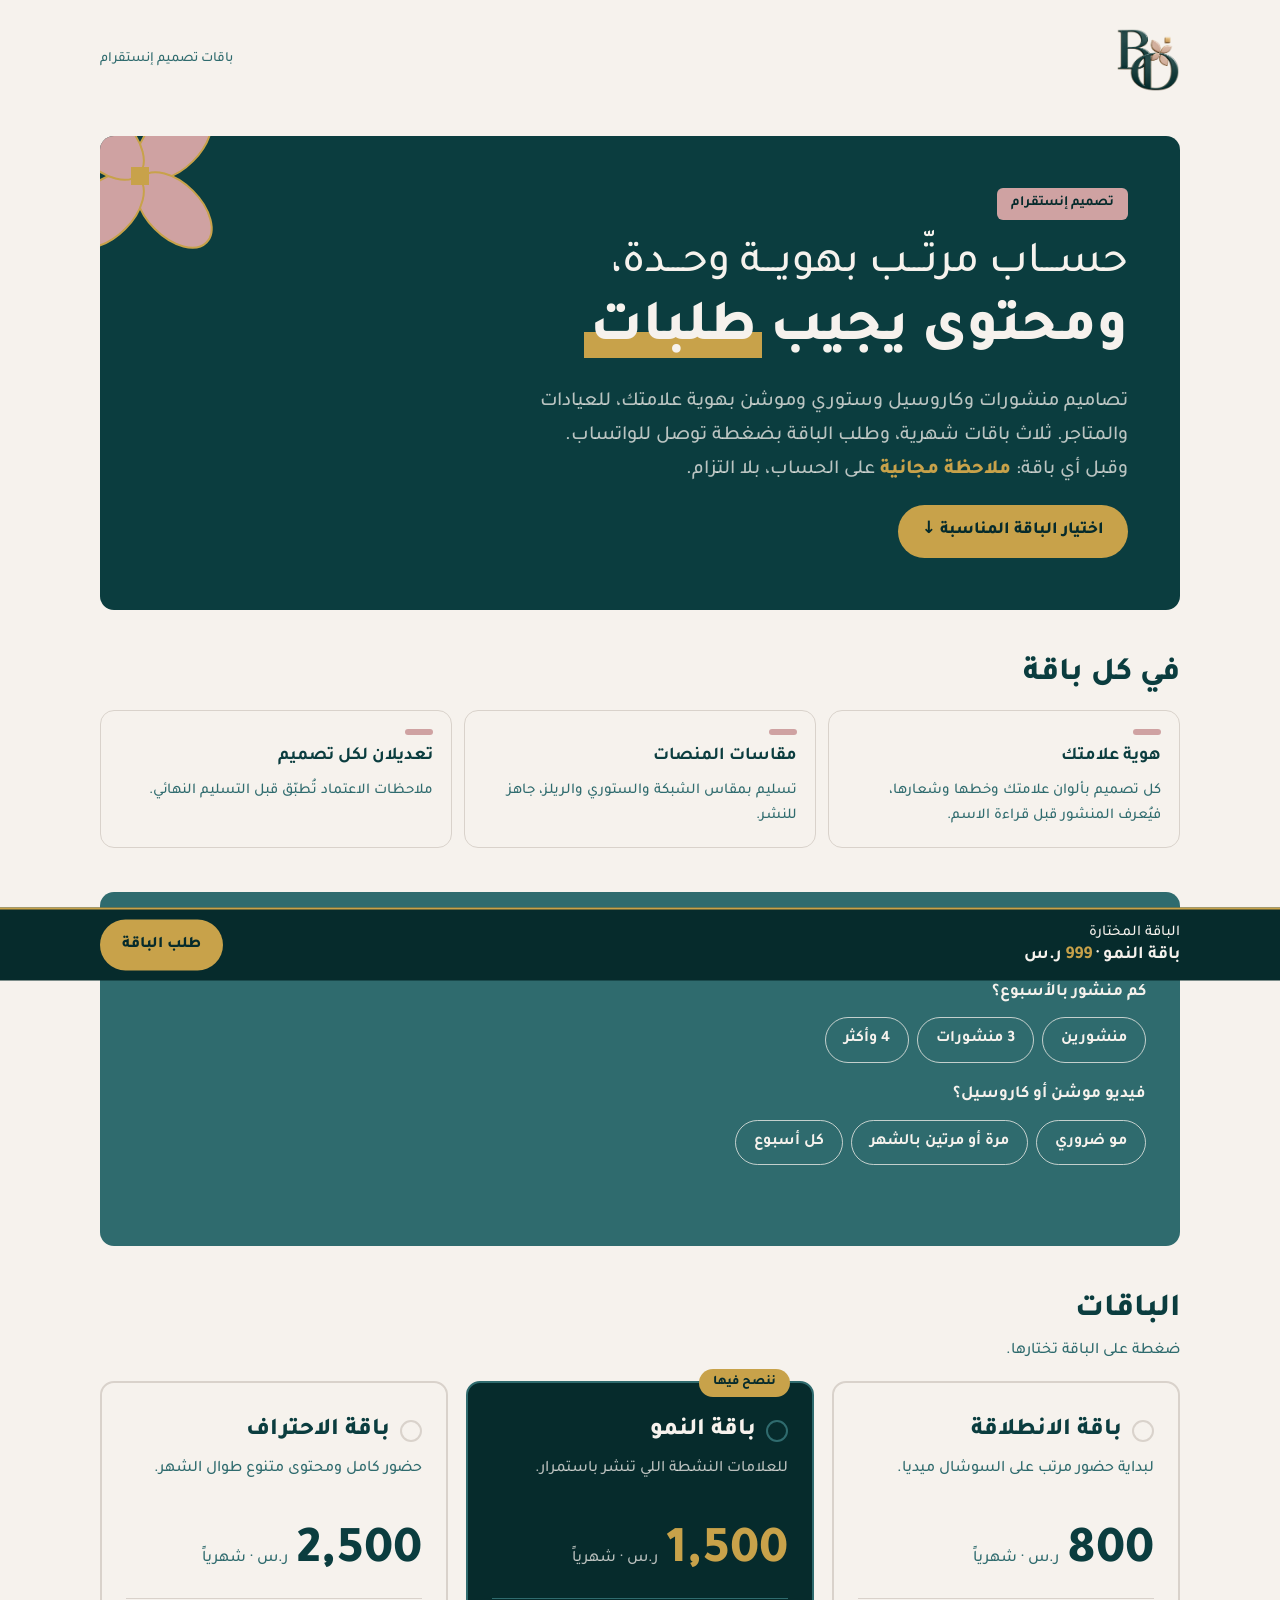
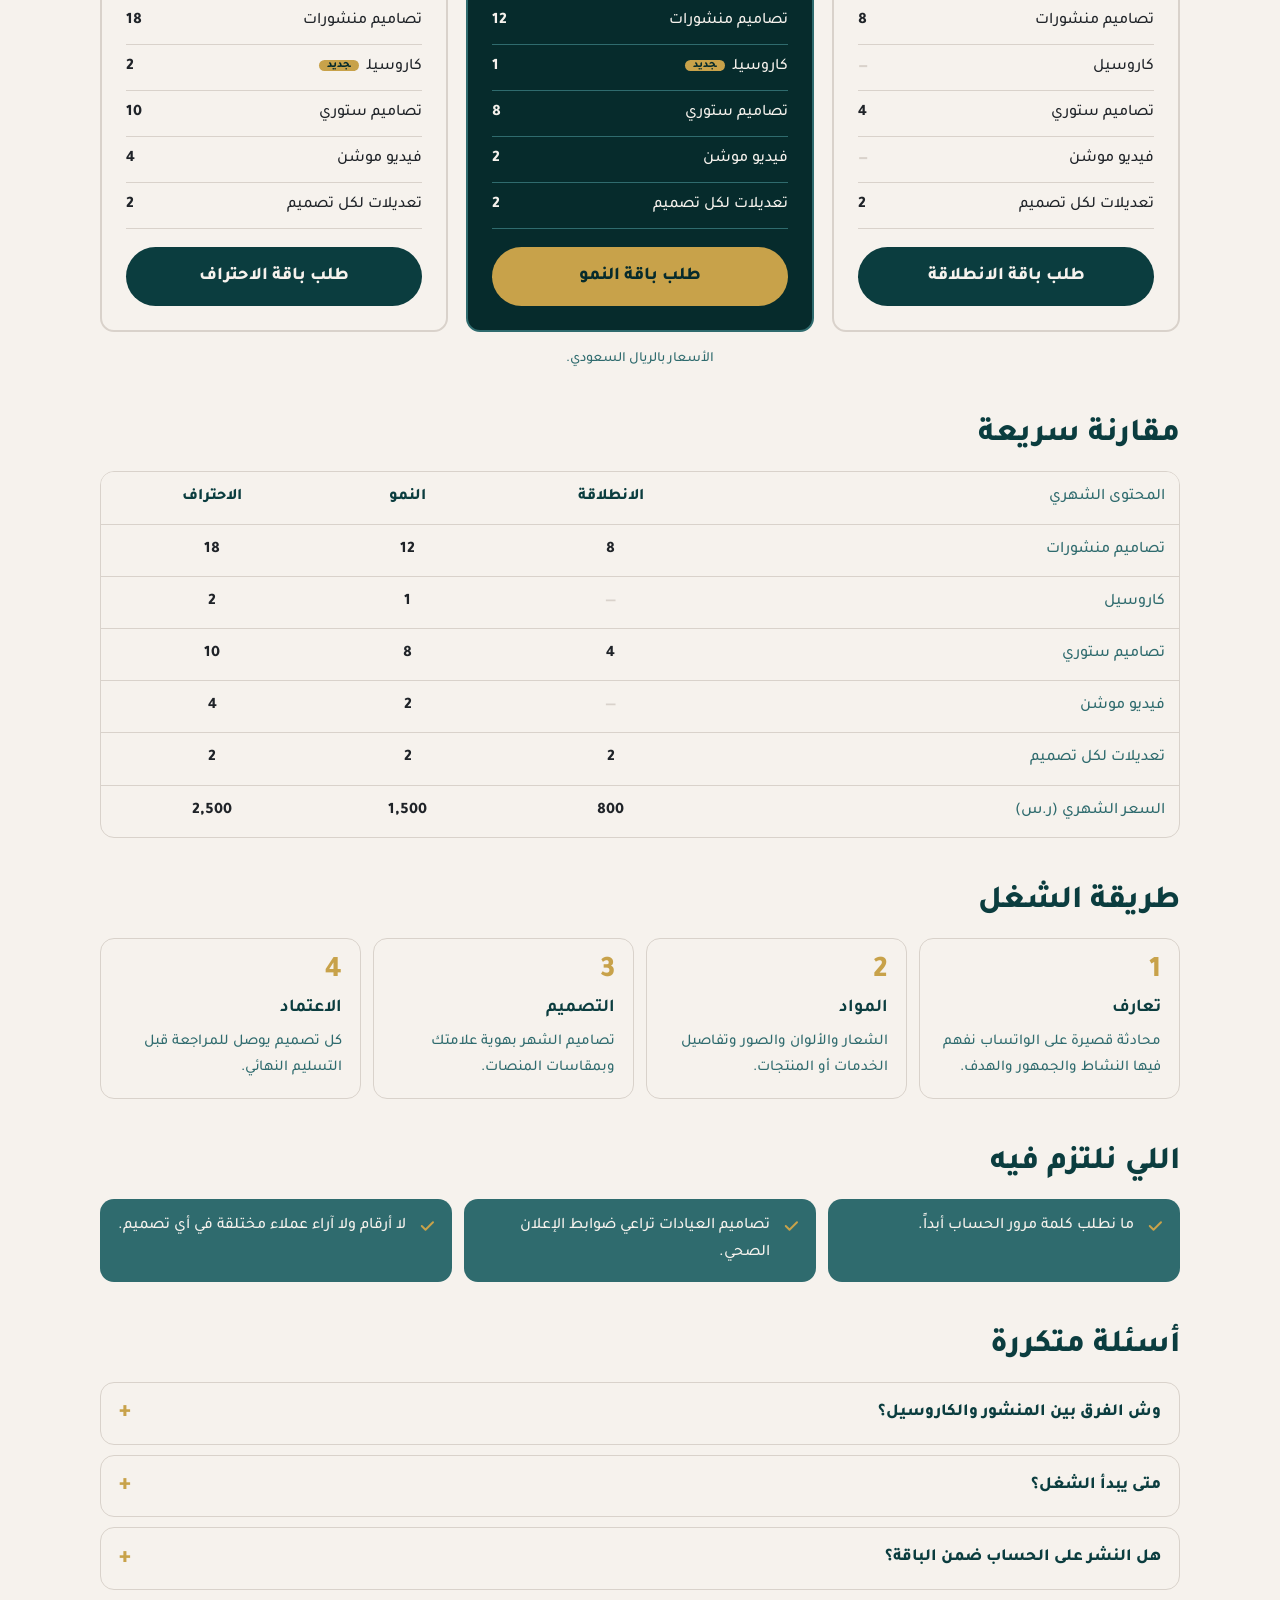
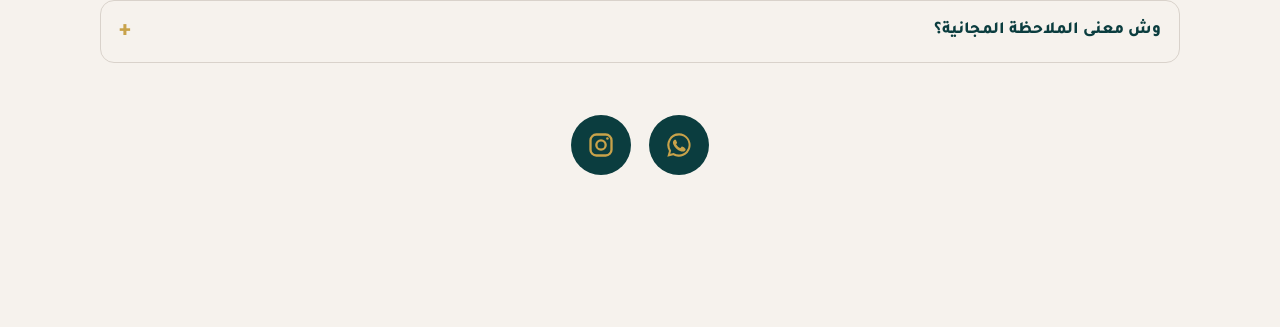
==== commit a3756576: "باقات إنستقرام: نهاية الصفحة أيقونتا الواتساب وإنستقرام فقط Co-Authored-By: Claude Opus 5.5 <noreply" ====
--- a/instagram-packages.html
+++ b/instagram-packages.html
@@ -148,10 +148,9 @@
 .faq details[open] summary::after{transform:rotate(45deg)}
 .faq details p{padding:0 0 16px;color:var(--teal2);font-size:16px}
 
-.foot{background:var(--teal);color:var(--sand);border-radius:14px;padding:22px 26px;display:flex;justify-content:space-between;align-items:center;gap:16px;flex-wrap:wrap}
-.foot p{font-size:16px}.foot b{color:var(--gold)}
-.foot a{font-size:20px;font-weight:800;direction:ltr;unicode-bidi:isolate;color:var(--gold);text-decoration:none}
-.acct{font-size:14px;color:var(--teal2);text-align:center;direction:ltr}
+.foot{display:flex;justify-content:center;gap:18px;padding-block:8px}
+.foot a{width:60px;height:60px;border-radius:50%;background:var(--teal);display:grid;place-items:center;transition:transform .25s var(--ease),background .25s}
+.foot a:hover{transform:translateY(-3px);background:var(--teal2)}
 
 /* ===== الشريط السفلي ===== */
 .bar{position:fixed;inset-inline:0;bottom:0;z-index:10;padding:10px max(16px,env(safe-area-inset-left,0px)) calc(10px + env(safe-area-inset-bottom,0px));background:var(--night);border-top:2px solid var(--gold);transform:translateY(110%);transition:transform .4s var(--ease)}
@@ -303,11 +302,10 @@
     </div>
   </section>
 
-  <div class="foot rv">
-    <p><b>الدفع:</b> تحويل بنكي قبل البدء، والشغل يبدأ بعد التحويل مباشرة.</p>
-    <p>الواتساب: <a href="https://wa.me/966534189330">+966 53 418 9330</a></p>
-  </div>
-  <p class="acct">@bintodesign</p>
+  <nav class="foot rv" aria-label="التواصل">
+    <a href="https://wa.me/966534189330" aria-label="الواتساب" target="_blank" rel="noopener"><svg width="28" height="28" viewBox="0 0 24 24" aria-hidden="true"><path fill="#C8A24A" d="M12 2a10 10 0 0 0-8.6 15.1L2 22l5-1.3A10 10 0 1 0 12 2zm0 18.2a8.2 8.2 0 0 1-4.2-1.2l-.3-.2-3 .8.8-2.9-.2-.3A8.2 8.2 0 1 1 12 20.2zm4.5-6.1c-.2-.1-1.5-.7-1.7-.8-.2-.1-.4-.1-.6.1l-.8 1c-.1.2-.3.2-.5.1a6.7 6.7 0 0 1-3.3-2.9c-.3-.4.2-.4.7-1.4.1-.2 0-.3 0-.4l-.8-1.8c-.2-.5-.4-.4-.6-.4h-.5c-.2 0-.4.1-.7.3-.2.3-.9.9-.9 2.2s1 2.6 1.1 2.7c.1.2 1.9 2.9 4.6 4.1 1.7.7 2.4.8 3.2.7.5-.1 1.5-.6 1.8-1.2.2-.6.2-1.1.1-1.2l-.5-.3z"/></svg></a>
+    <a href="https://www.instagram.com/bintodesign/" aria-label="إنستقرام" target="_blank" rel="noopener"><svg width="28" height="28" viewBox="0 0 24 24" fill="none" stroke="#C8A24A" stroke-width="2" aria-hidden="true"><rect x="3" y="3" width="18" height="18" rx="5"/><circle cx="12" cy="12" r="4"/><circle cx="17.5" cy="6.5" r="1.1" fill="#C8A24A" stroke="none"/></svg></a>
+  </nav>
 </div>
 
 <div class="bar" id="bar" aria-live="polite"><div class="in"><p>الباقة المختارة<b id="bar-n">باقة النمو · <em>999</em> ر.س</b></p><a id="bar-w" href="https://wa.me/966534189330">طلب الباقة</a></div></div>
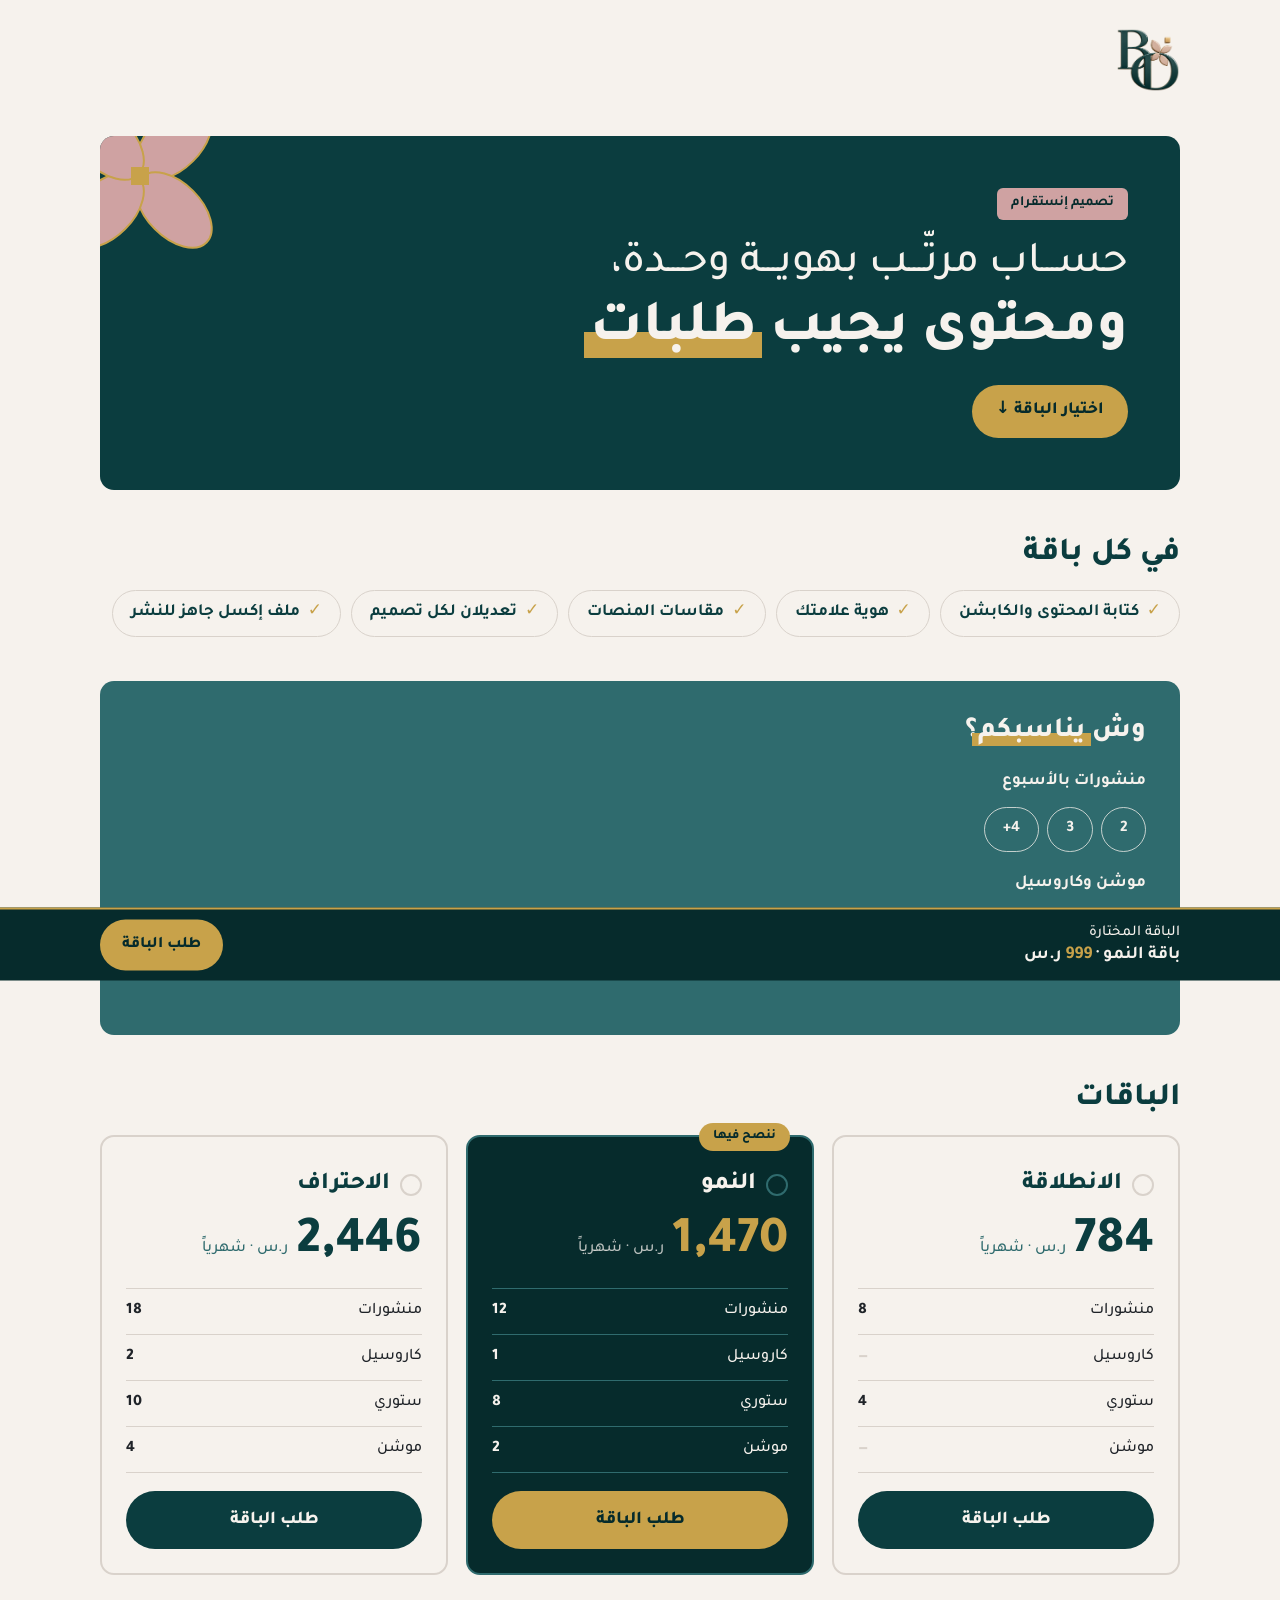
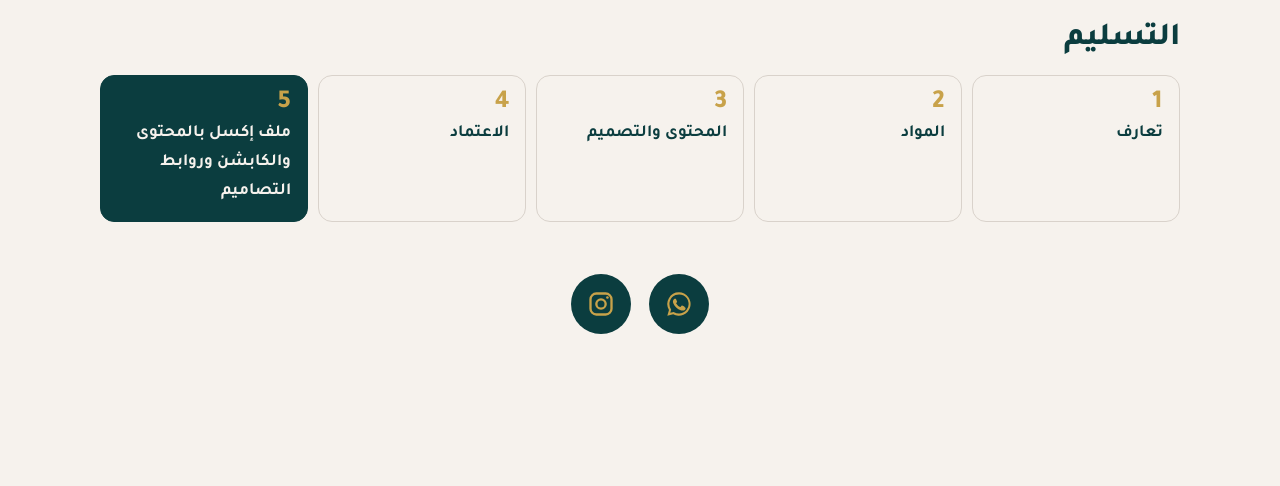
==== commit 4c514361: "باقات إنستقرام: نسخة مختصرة، كتابة المحتوى في كل الباقات، والتسليم ملف إكسل بروابط التصاميم Co-Autho" ====
--- a/instagram-packages.html
+++ b/instagram-packages.html
@@ -107,6 +107,7 @@
 .card.main .row{border-color:var(--teal2)}
 .row b{font-weight:800;white-space:nowrap;font-variant-numeric:tabular-nums}
 .row .no{color:var(--line);font-weight:700}
+.row .ok{color:var(--gold);font-size:18px}
 .card.main .row .no{color:var(--teal2)}
 .row.new span::after{content:"جديد";font-size:11px;font-weight:800;background:var(--gold);color:var(--night);border-radius:999px;padding:0 8px;margin-inline-start:8px;vertical-align:2px}
 .pick{margin-top:auto;display:block;text-align:center;text-decoration:none;font-weight:800;font-size:18px;border-radius:999px;padding:14px 20px;background:var(--teal);color:var(--sand);transition:transform .25s var(--ease)}
@@ -152,6 +153,15 @@
 .foot a{width:60px;height:60px;border-radius:50%;background:var(--teal);display:grid;place-items:center;transition:transform .25s var(--ease),background .25s}
 .foot a:hover{transform:translateY(-3px);background:var(--teal2)}
 
+.inc{list-style:none;margin:0;padding:0;display:flex;flex-wrap:wrap;gap:10px}
+.inc li{border:1.5px solid var(--line);border-radius:999px;padding:8px 18px;font-weight:700;color:var(--teal);display:flex;align-items:center;gap:8px}
+.inc li::before{content:"✓";color:var(--gold);font-weight:800}
+.flow{list-style:none;margin:0;padding:0;display:grid;grid-template-columns:repeat(auto-fit,minmax(min(100%,170px),1fr));gap:10px;counter-reset:f}
+.flow li{counter-increment:f;border:1px solid var(--line);border-radius:14px;padding:14px 16px;font-weight:700;color:var(--teal);display:grid;gap:4px;align-content:start}
+.flow li::before{content:counter(f);font-size:26px;font-weight:800;color:var(--gold);line-height:1}
+.flow li:last-child{background:var(--teal);color:var(--sand);border-color:var(--teal)}
+.card h3{margin-bottom:-6px}
+
 /* ===== الشريط السفلي ===== */
 .bar{position:fixed;inset-inline:0;bottom:0;z-index:10;padding:10px max(16px,env(safe-area-inset-left,0px)) calc(10px + env(safe-area-inset-bottom,0px));background:var(--night);border-top:2px solid var(--gold);transform:translateY(110%);transition:transform .4s var(--ease)}
 .bar.on{transform:none}
@@ -173,133 +183,62 @@
 </head>
 <body>
 <div class="wrap">
-  <div class="top"><img src="/images/logo-dark.png" alt="شعار بنتو"><span id="topnote">باقات تصميم إنستقرام · عرض خاص حتى 30 نوفمبر</span></div>
+  <div class="top"><img src="/images/logo-dark.png" alt="شعار بنتو"></div>
 
   <header class="hero">
     <svg class="fl" viewBox="0 0 200 200" aria-hidden="true"><g fill="#CFA2A2" stroke="#C8A24A" stroke-width="2"><ellipse cx="100" cy="52" rx="27" ry="46" transform="rotate(45 100 100)"/><ellipse cx="100" cy="52" rx="27" ry="46" transform="rotate(135 100 100)"/><ellipse cx="100" cy="52" rx="27" ry="46" transform="rotate(225 100 100)"/><ellipse cx="100" cy="52" rx="27" ry="46" transform="rotate(315 100 100)"/></g><rect x="91" y="91" width="18" height="18" fill="#C8A24A"/></svg>
     <span class="tag">تصميم إنستقرام</span>
     <h1><span class="l">حســـاب مرتّـــب بهويـــة وحـــدة،</span><span class="b">ومحتوى يجيب <span class="m">طلبات</span></span></h1>
-    <p>تصاميم منشورات وكاروسيل وستوري وموشن بهوية علامتك، للعيادات والمتاجر. ثلاث باقات شهرية، وطلب الباقة بضغطة توصل للواتساب. وقبل أي باقة: <span class="free">ملاحظة مجانية</span> على الحساب، بلا التزام.</p>
     <div class="timer" id="timer" role="timer" aria-label="الوقت المتبقي على نهاية العرض">
-      <span>ينتهي العرض خلال</span>
+      <span>العرض ينتهي خلال</span>
       <div class="tbox"><div><b id="td">–</b><small>يوم</small></div><div><b id="th">–</b><small>ساعة</small></div><div><b id="tm">–</b><small>دقيقة</small></div><div><b id="ts">–</b><small>ثانية</small></div></div>
     </div>
-    <a class="go" href="#fit">اختيار الباقة المناسبة ↓</a>
+    <a class="go" href="#fit">اختيار الباقة ↓</a>
   </header>
 
   <section class="sec rv">
     <h2>في كل باقة</h2>
-    <div class="steps inc">
-      <div class="step"><b>هوية علامتك</b><p>كل تصميم بألوان علامتك وخطها وشعارها، فيُعرف المنشور قبل قراءة الاسم.</p></div>
-      <div class="step"><b>مقاسات المنصات</b><p>تسليم بمقاس الشبكة والستوري والريلز، جاهز للنشر.</p></div>
-      <div class="step"><b>تعديلان لكل تصميم</b><p>ملاحظات الاعتماد تُطبّق قبل التسليم النهائي.</p></div>
+    <ul class="inc">
+      <li>كتابة المحتوى والكابشن</li><li>هوية علامتك</li><li>مقاسات المنصات</li><li>تعديلان لكل تصميم</li><li>ملف إكسل جاهز للنشر</li>
+    </ul>
+  </section>
+
+  <section class="quiz rv" id="fit" aria-labelledby="fit-h">
+    <h2 id="fit-h">وش <span class="m">يناسبكم</span>؟</h2>
+    <div class="q"><b>منشورات بالأسبوع</b>
+      <div class="chips" data-q="posts"><button class="chip" data-v="0" aria-pressed="false">2</button><button class="chip" data-v="1" aria-pressed="false">3</button><button class="chip" data-v="2" aria-pressed="false">4+</button></div></div>
+    <div class="q"><b>موشن وكاروسيل</b>
+      <div class="chips" data-q="motion"><button class="chip" data-v="0" aria-pressed="false">لا</button><button class="chip" data-v="1" aria-pressed="false">أحياناً</button><button class="chip" data-v="2" aria-pressed="false">كل أسبوع</button></div></div>
+    <p class="ans" id="ans" aria-live="polite"></p>
+  </section>
+
+  <section class="sec" id="plans">
+    <h2>الباقات</h2>
+    <div class="cards">
+      <article class="card rv" data-k="start" tabindex="0" role="radio" aria-checked="false">
+        <h3><span class="dot" aria-hidden="true"></span>الانطلاقة</h3>
+        <div class="pricebox"><div class="price"><b id="p-start">499</b><span>ر.س · شهرياً</span></div><span class="after" data-a>بدل <s id="s-start">800</s></span></div>
+        <div class="rows"><div class="row"><span>منشورات</span><b>8</b></div><div class="row"><span>كاروسيل</span><b class="no">—</b></div><div class="row"><span>ستوري</span><b>4</b></div><div class="row"><span>موشن</span><b class="no">—</b></div></div>
+        <a class="pick" id="w-start" href="https://wa.me/966534189330">طلب الباقة</a>
+      </article>
+      <article class="card main rv" data-k="grow" tabindex="0" role="radio" aria-checked="false">
+        <span class="flag">ننصح فيها</span><h3><span class="dot" aria-hidden="true"></span>النمو</h3>
+        <div class="pricebox"><div class="price"><b id="p-grow">999</b><span>ر.س · شهرياً</span></div><span class="after" data-a>بدل <s id="s-grow">1,500</s></span></div>
+        <div class="rows"><div class="row"><span>منشورات</span><b>12</b></div><div class="row"><span>كاروسيل</span><b>1</b></div><div class="row"><span>ستوري</span><b>8</b></div><div class="row"><span>موشن</span><b>2</b></div></div>
+        <a class="pick" id="w-grow" href="https://wa.me/966534189330">طلب الباقة</a>
+      </article>
+      <article class="card rv" data-k="pro" tabindex="0" role="radio" aria-checked="false">
+        <h3><span class="dot" aria-hidden="true"></span>الاحتراف</h3>
+        <div class="pricebox"><div class="price"><b id="p-pro">1,699</b><span>ر.س · شهرياً</span></div><span class="after" data-a>بدل <s id="s-pro">2,500</s></span></div>
+        <div class="rows"><div class="row"><span>منشورات</span><b>18</b></div><div class="row"><span>كاروسيل</span><b>2</b></div><div class="row"><span>ستوري</span><b>10</b></div><div class="row"><span>موشن</span><b>4</b></div></div>
+        <a class="pick" id="w-pro" href="https://wa.me/966534189330">طلب الباقة</a>
+      </article>
     </div>
   </section>
 
-  <section class="quiz rv" id="fit" aria-labelledby="fit-h">
-    <h2 id="fit-h">وش <span class="m">يناسبكم</span>؟ سؤالين بس</h2>
-    <div class="q"><b>كم منشور بالأسبوع؟</b>
-      <div class="chips" data-q="posts">
-        <button class="chip" data-v="0" aria-pressed="false">منشورين</button>
-        <button class="chip" data-v="1" aria-pressed="false">3 منشورات</button>
-        <button class="chip" data-v="2" aria-pressed="false">4 وأكثر</button>
-      </div></div>
-    <div class="q"><b>فيديو موشن أو كاروسيل؟</b>
-      <div class="chips" data-q="motion">
-        <button class="chip" data-v="0" aria-pressed="false">مو ضروري</button>
-        <button class="chip" data-v="1" aria-pressed="false">مرة أو مرتين بالشهر</button>
-        <button class="chip" data-v="2" aria-pressed="false">كل أسبوع</button>
-      </div></div>
-    <p class="ans" id="ans" aria-live="polite"></p>
-  </section>
-
-  <section class="sec" id="plans">
-    <h2>الباقات</h2>
-    <p class="sub" id="plansub">أسعار العرض سارية حتى 30 نوفمبر 2026. ضغطة على الباقة تختارها.</p>
-    <div class="cards">
-      <article class="card rv" data-k="start" tabindex="0" role="radio" aria-checked="false">
-        <div class="head"><h3><span class="dot" aria-hidden="true"></span>باقة الانطلاقة</h3><p class="for">لبداية حضور مرتب على السوشال ميديا.</p></div>
-        <div class="pricebox"><span class="offer" data-o>عرض خاص</span><div class="price"><b id="p-start">499</b><span>ر.س · شهرياً</span></div><span class="after" data-a>بعد العرض: <s id="s-start">800</s> ر.س · توفير <em id="v-start">301</em></span></div>
-        <div class="rows">
-          <div class="row"><span>تصاميم منشورات</span><b>8</b></div>
-          <div class="row"><span>كاروسيل</span><b class="no">—</b></div>
-          <div class="row"><span>تصاميم ستوري</span><b>4</b></div>
-          <div class="row"><span>فيديو موشن</span><b class="no">—</b></div>
-          <div class="row"><span>تعديلات لكل تصميم</span><b>2</b></div>
-        </div>
-        <a class="pick" id="w-start" href="https://wa.me/966534189330">طلب باقة الانطلاقة</a>
-      </article>
-      <article class="card main rv" data-k="grow" tabindex="0" role="radio" aria-checked="false">
-        <span class="flag">ننصح فيها</span>
-        <div class="head"><h3><span class="dot" aria-hidden="true"></span>باقة النمو</h3><p class="for">للعلامات النشطة اللي تنشر باستمرار.</p></div>
-        <div class="pricebox"><span class="offer" data-o>عرض خاص</span><div class="price"><b id="p-grow">999</b><span>ر.س · شهرياً</span></div><span class="after" data-a>بعد العرض: <s id="s-grow">1,500</s> ر.س · توفير <em id="v-grow">501</em></span></div>
-        <div class="rows">
-          <div class="row"><span>تصاميم منشورات</span><b>12</b></div>
-          <div class="row new"><span>كاروسيل</span><b>1</b></div>
-          <div class="row"><span>تصاميم ستوري</span><b>8</b></div>
-          <div class="row"><span>فيديو موشن</span><b>2</b></div>
-          <div class="row"><span>تعديلات لكل تصميم</span><b>2</b></div>
-        </div>
-        <a class="pick" id="w-grow" href="https://wa.me/966534189330">طلب باقة النمو</a>
-      </article>
-      <article class="card rv" data-k="pro" tabindex="0" role="radio" aria-checked="false">
-        <div class="head"><h3><span class="dot" aria-hidden="true"></span>باقة الاحتراف</h3><p class="for">حضور كامل ومحتوى متنوع طوال الشهر.</p></div>
-        <div class="pricebox"><span class="offer" data-o>عرض خاص</span><div class="price"><b id="p-pro">1,699</b><span>ر.س · شهرياً</span></div><span class="after" data-a>بعد العرض: <s id="s-pro">2,500</s> ر.س · توفير <em id="v-pro">801</em></span></div>
-        <div class="rows">
-          <div class="row"><span>تصاميم منشورات</span><b>18</b></div>
-          <div class="row new"><span>كاروسيل</span><b>2</b></div>
-          <div class="row"><span>تصاميم ستوري</span><b>10</b></div>
-          <div class="row"><span>فيديو موشن</span><b>4</b></div>
-          <div class="row"><span>تعديلات لكل تصميم</span><b>2</b></div>
-        </div>
-        <a class="pick" id="w-pro" href="https://wa.me/966534189330">طلب باقة الاحتراف</a>
-      </article>
-    </div>
-    <p class="small">الأسعار بالريال السعودي.</p>
-  </section>
-
   <section class="sec rv">
-    <h2>مقارنة سريعة</h2>
-    <div class="cmp"><table id="cmp">
-      <thead><tr><th scope="col">المحتوى الشهري</th><th scope="col" data-c="start">الانطلاقة</th><th scope="col" data-c="grow">النمو</th><th scope="col" data-c="pro">الاحتراف</th></tr></thead>
-      <tbody>
-        <tr><td>تصاميم منشورات</td><td data-c="start">8</td><td data-c="grow">12</td><td data-c="pro">18</td></tr>
-        <tr><td>كاروسيل</td><td data-c="start" class="no">—</td><td data-c="grow">1</td><td data-c="pro">2</td></tr>
-        <tr><td>تصاميم ستوري</td><td data-c="start">4</td><td data-c="grow">8</td><td data-c="pro">10</td></tr>
-        <tr><td>فيديو موشن</td><td data-c="start" class="no">—</td><td data-c="grow">2</td><td data-c="pro">4</td></tr>
-        <tr><td>تعديلات لكل تصميم</td><td data-c="start">2</td><td data-c="grow">2</td><td data-c="pro">2</td></tr>
-        <tr><td>السعر الشهري (ر.س)</td><td data-c="start" id="c-start">499</td><td data-c="grow" id="c-grow">999</td><td data-c="pro" id="c-pro">1,699</td></tr>
-      </tbody>
-    </table></div>
-  </section>
-
-  <section class="sec rv">
-    <h2>طريقة الشغل</h2>
-    <div class="steps">
-      <div class="step"><b>تعارف</b><p>محادثة قصيرة على الواتساب نفهم فيها النشاط والجمهور والهدف.</p></div>
-      <div class="step"><b>المواد</b><p>الشعار والألوان والصور وتفاصيل الخدمات أو المنتجات.</p></div>
-      <div class="step"><b>التصميم</b><p>تصاميم الشهر بهوية علامتك وبمقاسات المنصات.</p></div>
-      <div class="step"><b>الاعتماد</b><p>كل تصميم يوصل للمراجعة قبل التسليم النهائي.</p></div>
-    </div>
-  </section>
-
-  <section class="sec rv">
-    <h2>اللي نلتزم فيه</h2>
-    <div class="promise">
-      <div><svg width="18" height="18" viewBox="0 0 24 24" fill="none" stroke="#C8A24A" stroke-width="2.6" stroke-linecap="round" stroke-linejoin="round" aria-hidden="true"><path d="M5 12l5 5L20 7"/></svg><span>ما نطلب كلمة مرور الحساب أبداً.</span></div>
-      <div><svg width="18" height="18" viewBox="0 0 24 24" fill="none" stroke="#C8A24A" stroke-width="2.6" stroke-linecap="round" stroke-linejoin="round" aria-hidden="true"><path d="M5 12l5 5L20 7"/></svg><span>تصاميم العيادات تراعي ضوابط الإعلان الصحي.</span></div>
-      <div><svg width="18" height="18" viewBox="0 0 24 24" fill="none" stroke="#C8A24A" stroke-width="2.6" stroke-linecap="round" stroke-linejoin="round" aria-hidden="true"><path d="M5 12l5 5L20 7"/></svg><span>لا أرقام ولا آراء عملاء مختلقة في أي تصميم.</span></div>
-    </div>
-  </section>
-
-  <section class="sec rv">
-    <h2>أسئلة متكررة</h2>
-    <div class="faq">
-      <details><summary>وش الفرق بين المنشور والكاروسيل؟</summary><p>المنشور تصميم واحد، والكاروسيل مجموعة شرائح يتم تصفّحها بالسحب، وتناسب الشرح والخطوات والمقارنات.</p></details>
-      <details><summary>متى يبدأ الشغل؟</summary><p>بعد التحويل البنكي مباشرة، ونبدأ بمحادثة التعارف وجمع المواد.</p></details>
-      <details><summary>هل النشر على الحساب ضمن الباقة؟</summary><p>الباقات للتصميم، والتصاميم تُسلَّم جاهزة للنشر بمقاسات المنصات.</p></details>
-      <details><summary>وش معنى الملاحظة المجانية؟</summary><p>نظرة على الحساب الحالي وملاحظة عملية وحدة للتحسين، بلا أي التزام.</p></details>
-    </div>
+    <h2>التسليم</h2>
+    <ol class="flow"><li>تعارف</li><li>المواد</li><li>المحتوى والتصميم</li><li>الاعتماد</li><li>ملف إكسل بالمحتوى والكابشن وروابط التصاميم</li></ol>
   </section>
 
   <nav class="foot rv" aria-label="التواصل">
@@ -331,15 +270,12 @@
 for(const k in PLANS){
   const p=PLANS[k];
   $('p-'+k).textContent=fmt(price(k));$('p-'+k).dataset.n=price(k);
-  $('s-'+k).textContent=fmt(p.base);$('v-'+k).textContent=fmt(p.base-p.offer);
-  $('c-'+k).textContent=fmt(price(k));
+  $('s-'+k).textContent=fmt(p.base);
   $('w-'+k).href=msg(k);
 }
 if(!live){
   document.querySelectorAll('[data-o],[data-a]').forEach(e=>e.hidden=true);
   $('timer').hidden=true;
-  $('plansub').textContent='ضغطة على الباقة تختارها.';
-  $('topnote').textContent='باقات تصميم إنستقرام';
 }
 
 /* العدّاد */
@@ -360,8 +296,7 @@
 function select(k,scroll){
   current=k;
   cards.forEach(c=>{const on=c.dataset.k===k;c.classList.toggle('sel',on);c.setAttribute('aria-checked',on)});
-  document.querySelectorAll('#cmp [data-c]').forEach(c=>c.classList.toggle('hl',c.dataset.c===k));
-  $('bar-n').innerHTML=PLANS[k].name+' · <em>'+fmt(price(k))+'</em> ر.س';
+    $('bar-n').innerHTML=PLANS[k].name+' · <em>'+fmt(price(k))+'</em> ر.س';
   $('bar-w').href=msg(k);
   $('bar').classList.add('on');
   if(scroll){document.querySelector('.card[data-k="'+k+'"]').scrollIntoView({behavior:matchMedia('(prefers-reduced-motion:reduce)').matches?'auto':'smooth',block:'center'})}
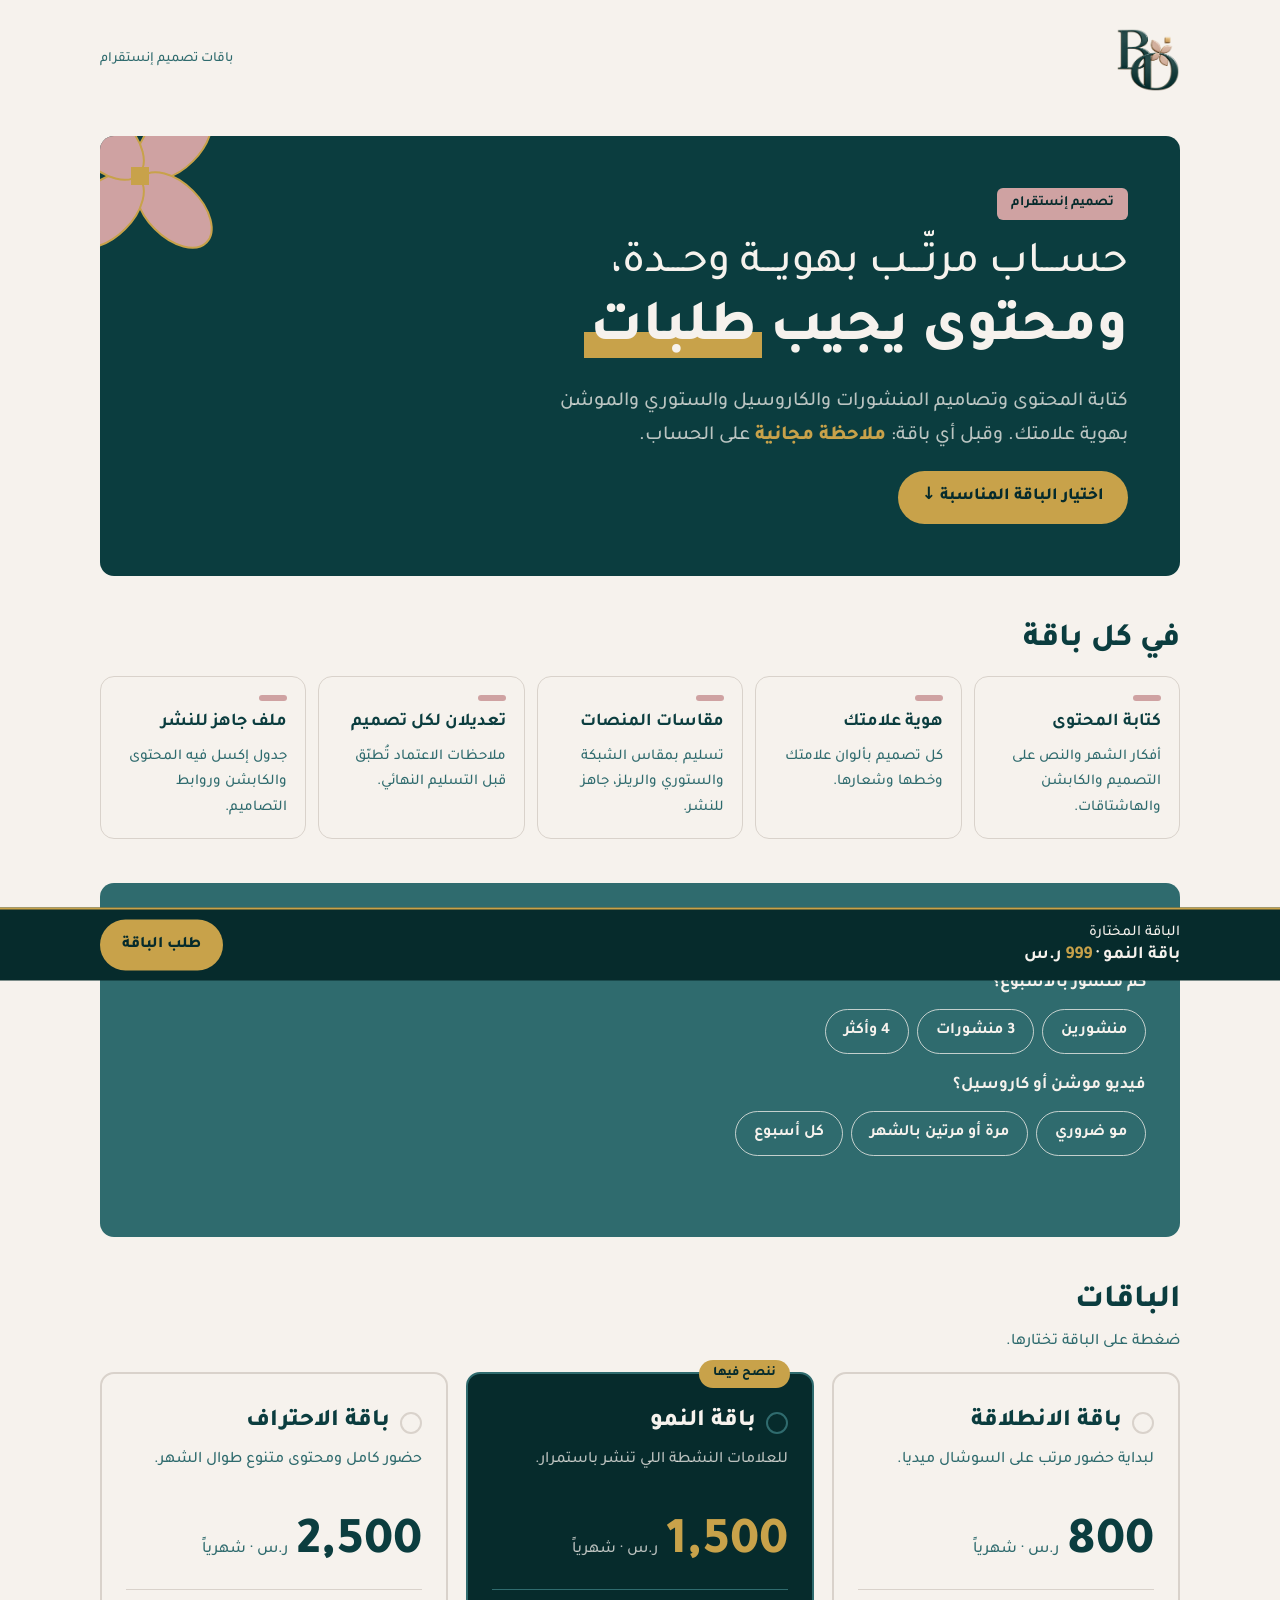
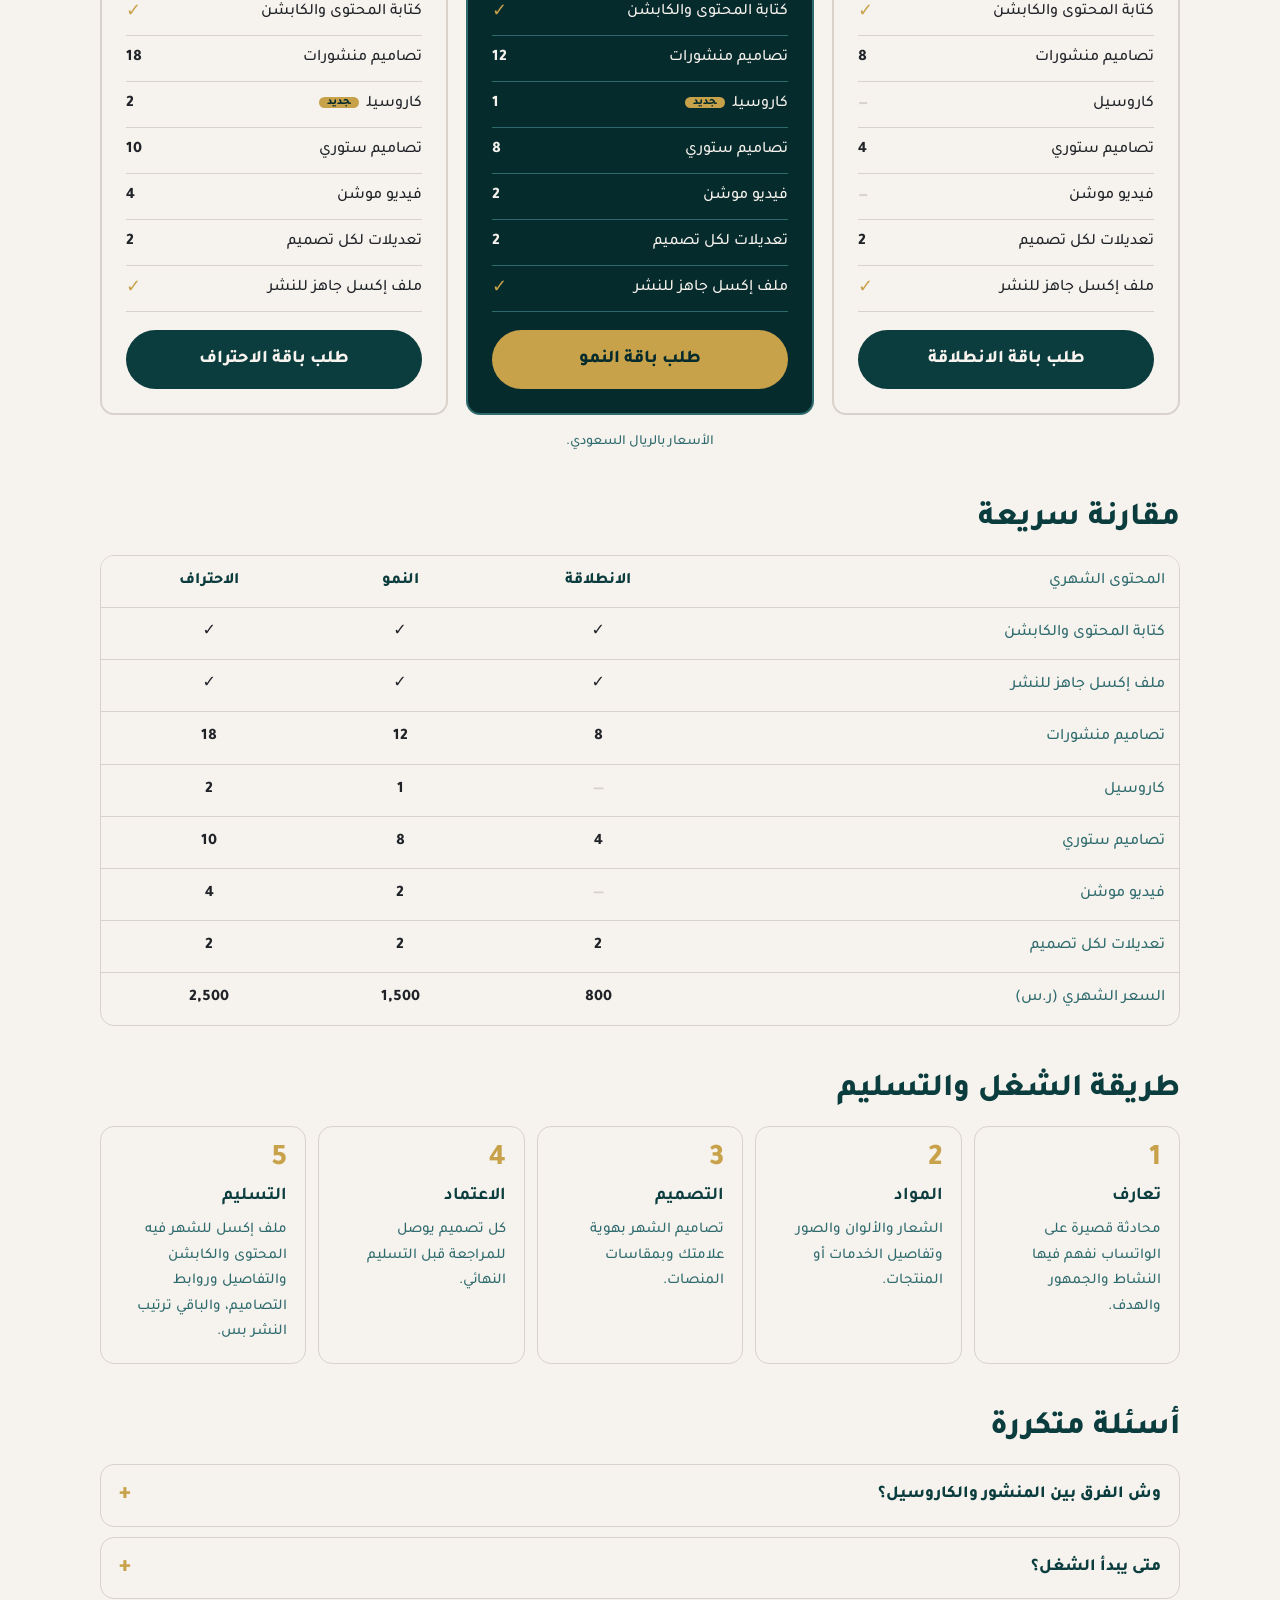
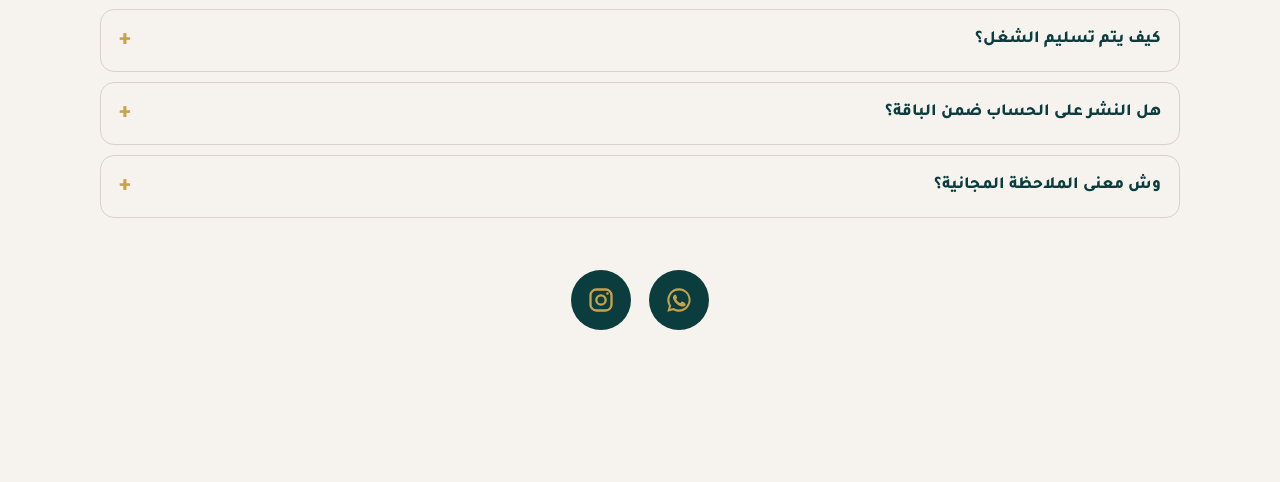
==== commit 1f622ba5: "باقات إنستقرام: رجوع للنسخة الكاملة باختصار بسيط، كتابة المحتوى وملف إكسل في كل الباقات، وحذف قسم ال" ====
--- a/instagram-packages.html
+++ b/instagram-packages.html
@@ -130,7 +130,7 @@
 .cmp td,.cmp th{transition:background .25s,color .25s}
 
 /* ===== الخطوات والالتزام ===== */
-.steps{display:grid;grid-template-columns:repeat(auto-fit,minmax(min(100%,220px),1fr));gap:12px;counter-reset:s}
+.steps{display:grid;grid-template-columns:repeat(auto-fit,minmax(min(100%,170px),1fr));gap:12px;counter-reset:s}
 .step{background:var(--sand);border:1px solid var(--line);border-radius:14px;padding:18px;display:grid;gap:6px;align-content:start}
 .step::before{counter-increment:s;content:counter(s);font-size:30px;font-weight:800;color:var(--gold);line-height:1}
 .steps.inc .step::before{content:"";display:block;width:28px;height:6px;border-radius:3px;background:var(--rose)}
@@ -153,15 +153,6 @@
 .foot a{width:60px;height:60px;border-radius:50%;background:var(--teal);display:grid;place-items:center;transition:transform .25s var(--ease),background .25s}
 .foot a:hover{transform:translateY(-3px);background:var(--teal2)}
 
-.inc{list-style:none;margin:0;padding:0;display:flex;flex-wrap:wrap;gap:10px}
-.inc li{border:1.5px solid var(--line);border-radius:999px;padding:8px 18px;font-weight:700;color:var(--teal);display:flex;align-items:center;gap:8px}
-.inc li::before{content:"✓";color:var(--gold);font-weight:800}
-.flow{list-style:none;margin:0;padding:0;display:grid;grid-template-columns:repeat(auto-fit,minmax(min(100%,170px),1fr));gap:10px;counter-reset:f}
-.flow li{counter-increment:f;border:1px solid var(--line);border-radius:14px;padding:14px 16px;font-weight:700;color:var(--teal);display:grid;gap:4px;align-content:start}
-.flow li::before{content:counter(f);font-size:26px;font-weight:800;color:var(--gold);line-height:1}
-.flow li:last-child{background:var(--teal);color:var(--sand);border-color:var(--teal)}
-.card h3{margin-bottom:-6px}
-
 /* ===== الشريط السفلي ===== */
 .bar{position:fixed;inset-inline:0;bottom:0;z-index:10;padding:10px max(16px,env(safe-area-inset-left,0px)) calc(10px + env(safe-area-inset-bottom,0px));background:var(--night);border-top:2px solid var(--gold);transform:translateY(110%);transition:transform .4s var(--ease)}
 .bar.on{transform:none}
@@ -183,62 +174,137 @@
 </head>
 <body>
 <div class="wrap">
-  <div class="top"><img src="/images/logo-dark.png" alt="شعار بنتو"></div>
+  <div class="top"><img src="/images/logo-dark.png" alt="شعار بنتو"><span id="topnote">باقات تصميم إنستقرام · عرض خاص حتى 30 نوفمبر</span></div>
 
   <header class="hero">
     <svg class="fl" viewBox="0 0 200 200" aria-hidden="true"><g fill="#CFA2A2" stroke="#C8A24A" stroke-width="2"><ellipse cx="100" cy="52" rx="27" ry="46" transform="rotate(45 100 100)"/><ellipse cx="100" cy="52" rx="27" ry="46" transform="rotate(135 100 100)"/><ellipse cx="100" cy="52" rx="27" ry="46" transform="rotate(225 100 100)"/><ellipse cx="100" cy="52" rx="27" ry="46" transform="rotate(315 100 100)"/></g><rect x="91" y="91" width="18" height="18" fill="#C8A24A"/></svg>
     <span class="tag">تصميم إنستقرام</span>
     <h1><span class="l">حســـاب مرتّـــب بهويـــة وحـــدة،</span><span class="b">ومحتوى يجيب <span class="m">طلبات</span></span></h1>
+    <p>كتابة المحتوى وتصاميم المنشورات والكاروسيل والستوري والموشن بهوية علامتك. وقبل أي باقة: <span class="free">ملاحظة مجانية</span> على الحساب.</p>
     <div class="timer" id="timer" role="timer" aria-label="الوقت المتبقي على نهاية العرض">
-      <span>العرض ينتهي خلال</span>
+      <span>ينتهي العرض خلال</span>
       <div class="tbox"><div><b id="td">–</b><small>يوم</small></div><div><b id="th">–</b><small>ساعة</small></div><div><b id="tm">–</b><small>دقيقة</small></div><div><b id="ts">–</b><small>ثانية</small></div></div>
     </div>
-    <a class="go" href="#fit">اختيار الباقة ↓</a>
+    <a class="go" href="#fit">اختيار الباقة المناسبة ↓</a>
   </header>
 
   <section class="sec rv">
     <h2>في كل باقة</h2>
-    <ul class="inc">
-      <li>كتابة المحتوى والكابشن</li><li>هوية علامتك</li><li>مقاسات المنصات</li><li>تعديلان لكل تصميم</li><li>ملف إكسل جاهز للنشر</li>
-    </ul>
+    <div class="steps inc">
+      <div class="step"><b>كتابة المحتوى</b><p>أفكار الشهر والنص على التصميم والكابشن والهاشتاقات.</p></div>
+      <div class="step"><b>هوية علامتك</b><p>كل تصميم بألوان علامتك وخطها وشعارها.</p></div>
+      <div class="step"><b>مقاسات المنصات</b><p>تسليم بمقاس الشبكة والستوري والريلز، جاهز للنشر.</p></div>
+      <div class="step"><b>تعديلان لكل تصميم</b><p>ملاحظات الاعتماد تُطبّق قبل التسليم النهائي.</p></div>
+      <div class="step"><b>ملف جاهز للنشر</b><p>جدول إكسل فيه المحتوى والكابشن وروابط التصاميم.</p></div>
+    </div>
   </section>
 
   <section class="quiz rv" id="fit" aria-labelledby="fit-h">
-    <h2 id="fit-h">وش <span class="m">يناسبكم</span>؟</h2>
-    <div class="q"><b>منشورات بالأسبوع</b>
-      <div class="chips" data-q="posts"><button class="chip" data-v="0" aria-pressed="false">2</button><button class="chip" data-v="1" aria-pressed="false">3</button><button class="chip" data-v="2" aria-pressed="false">4+</button></div></div>
-    <div class="q"><b>موشن وكاروسيل</b>
-      <div class="chips" data-q="motion"><button class="chip" data-v="0" aria-pressed="false">لا</button><button class="chip" data-v="1" aria-pressed="false">أحياناً</button><button class="chip" data-v="2" aria-pressed="false">كل أسبوع</button></div></div>
+    <h2 id="fit-h">وش <span class="m">يناسبكم</span>؟ سؤالين بس</h2>
+    <div class="q"><b>كم منشور بالأسبوع؟</b>
+      <div class="chips" data-q="posts">
+        <button class="chip" data-v="0" aria-pressed="false">منشورين</button>
+        <button class="chip" data-v="1" aria-pressed="false">3 منشورات</button>
+        <button class="chip" data-v="2" aria-pressed="false">4 وأكثر</button>
+      </div></div>
+    <div class="q"><b>فيديو موشن أو كاروسيل؟</b>
+      <div class="chips" data-q="motion">
+        <button class="chip" data-v="0" aria-pressed="false">مو ضروري</button>
+        <button class="chip" data-v="1" aria-pressed="false">مرة أو مرتين بالشهر</button>
+        <button class="chip" data-v="2" aria-pressed="false">كل أسبوع</button>
+      </div></div>
     <p class="ans" id="ans" aria-live="polite"></p>
   </section>
 
   <section class="sec" id="plans">
     <h2>الباقات</h2>
+    <p class="sub" id="plansub">أسعار العرض سارية حتى 30 نوفمبر 2026.</p>
     <div class="cards">
       <article class="card rv" data-k="start" tabindex="0" role="radio" aria-checked="false">
-        <h3><span class="dot" aria-hidden="true"></span>الانطلاقة</h3>
-        <div class="pricebox"><div class="price"><b id="p-start">499</b><span>ر.س · شهرياً</span></div><span class="after" data-a>بدل <s id="s-start">800</s></span></div>
-        <div class="rows"><div class="row"><span>منشورات</span><b>8</b></div><div class="row"><span>كاروسيل</span><b class="no">—</b></div><div class="row"><span>ستوري</span><b>4</b></div><div class="row"><span>موشن</span><b class="no">—</b></div></div>
-        <a class="pick" id="w-start" href="https://wa.me/966534189330">طلب الباقة</a>
+        <div class="head"><h3><span class="dot" aria-hidden="true"></span>باقة الانطلاقة</h3><p class="for">لبداية حضور مرتب على السوشال ميديا.</p></div>
+        <div class="pricebox"><span class="offer" data-o>عرض خاص</span><div class="price"><b id="p-start">499</b><span>ر.س · شهرياً</span></div><span class="after" data-a>بعد العرض: <s id="s-start">800</s> ر.س · توفير <em id="v-start">301</em></span></div>
+        <div class="rows">
+          <div class="row"><span>كتابة المحتوى والكابشن</span><b class="ok">✓</b></div>
+          <div class="row"><span>تصاميم منشورات</span><b>8</b></div>
+          <div class="row"><span>كاروسيل</span><b class="no">—</b></div>
+          <div class="row"><span>تصاميم ستوري</span><b>4</b></div>
+          <div class="row"><span>فيديو موشن</span><b class="no">—</b></div>
+          <div class="row"><span>تعديلات لكل تصميم</span><b>2</b></div>
+          <div class="row"><span>ملف إكسل جاهز للنشر</span><b class="ok">✓</b></div>
+        </div>
+        <a class="pick" id="w-start" href="https://wa.me/966534189330">طلب باقة الانطلاقة</a>
       </article>
       <article class="card main rv" data-k="grow" tabindex="0" role="radio" aria-checked="false">
-        <span class="flag">ننصح فيها</span><h3><span class="dot" aria-hidden="true"></span>النمو</h3>
-        <div class="pricebox"><div class="price"><b id="p-grow">999</b><span>ر.س · شهرياً</span></div><span class="after" data-a>بدل <s id="s-grow">1,500</s></span></div>
-        <div class="rows"><div class="row"><span>منشورات</span><b>12</b></div><div class="row"><span>كاروسيل</span><b>1</b></div><div class="row"><span>ستوري</span><b>8</b></div><div class="row"><span>موشن</span><b>2</b></div></div>
-        <a class="pick" id="w-grow" href="https://wa.me/966534189330">طلب الباقة</a>
+        <span class="flag">ننصح فيها</span>
+        <div class="head"><h3><span class="dot" aria-hidden="true"></span>باقة النمو</h3><p class="for">للعلامات النشطة اللي تنشر باستمرار.</p></div>
+        <div class="pricebox"><span class="offer" data-o>عرض خاص</span><div class="price"><b id="p-grow">999</b><span>ر.س · شهرياً</span></div><span class="after" data-a>بعد العرض: <s id="s-grow">1,500</s> ر.س · توفير <em id="v-grow">501</em></span></div>
+        <div class="rows">
+          <div class="row"><span>كتابة المحتوى والكابشن</span><b class="ok">✓</b></div>
+          <div class="row"><span>تصاميم منشورات</span><b>12</b></div>
+          <div class="row new"><span>كاروسيل</span><b>1</b></div>
+          <div class="row"><span>تصاميم ستوري</span><b>8</b></div>
+          <div class="row"><span>فيديو موشن</span><b>2</b></div>
+          <div class="row"><span>تعديلات لكل تصميم</span><b>2</b></div>
+          <div class="row"><span>ملف إكسل جاهز للنشر</span><b class="ok">✓</b></div>
+        </div>
+        <a class="pick" id="w-grow" href="https://wa.me/966534189330">طلب باقة النمو</a>
       </article>
       <article class="card rv" data-k="pro" tabindex="0" role="radio" aria-checked="false">
-        <h3><span class="dot" aria-hidden="true"></span>الاحتراف</h3>
-        <div class="pricebox"><div class="price"><b id="p-pro">1,699</b><span>ر.س · شهرياً</span></div><span class="after" data-a>بدل <s id="s-pro">2,500</s></span></div>
-        <div class="rows"><div class="row"><span>منشورات</span><b>18</b></div><div class="row"><span>كاروسيل</span><b>2</b></div><div class="row"><span>ستوري</span><b>10</b></div><div class="row"><span>موشن</span><b>4</b></div></div>
-        <a class="pick" id="w-pro" href="https://wa.me/966534189330">طلب الباقة</a>
+        <div class="head"><h3><span class="dot" aria-hidden="true"></span>باقة الاحتراف</h3><p class="for">حضور كامل ومحتوى متنوع طوال الشهر.</p></div>
+        <div class="pricebox"><span class="offer" data-o>عرض خاص</span><div class="price"><b id="p-pro">1,699</b><span>ر.س · شهرياً</span></div><span class="after" data-a>بعد العرض: <s id="s-pro">2,500</s> ر.س · توفير <em id="v-pro">801</em></span></div>
+        <div class="rows">
+          <div class="row"><span>كتابة المحتوى والكابشن</span><b class="ok">✓</b></div>
+          <div class="row"><span>تصاميم منشورات</span><b>18</b></div>
+          <div class="row new"><span>كاروسيل</span><b>2</b></div>
+          <div class="row"><span>تصاميم ستوري</span><b>10</b></div>
+          <div class="row"><span>فيديو موشن</span><b>4</b></div>
+          <div class="row"><span>تعديلات لكل تصميم</span><b>2</b></div>
+          <div class="row"><span>ملف إكسل جاهز للنشر</span><b class="ok">✓</b></div>
+        </div>
+        <a class="pick" id="w-pro" href="https://wa.me/966534189330">طلب باقة الاحتراف</a>
       </article>
     </div>
+    <p class="small">الأسعار بالريال السعودي.</p>
   </section>
 
   <section class="sec rv">
-    <h2>التسليم</h2>
-    <ol class="flow"><li>تعارف</li><li>المواد</li><li>المحتوى والتصميم</li><li>الاعتماد</li><li>ملف إكسل بالمحتوى والكابشن وروابط التصاميم</li></ol>
+    <h2>مقارنة سريعة</h2>
+    <div class="cmp"><table id="cmp">
+      <thead><tr><th scope="col">المحتوى الشهري</th><th scope="col" data-c="start">الانطلاقة</th><th scope="col" data-c="grow">النمو</th><th scope="col" data-c="pro">الاحتراف</th></tr></thead>
+      <tbody>
+        <tr><td>كتابة المحتوى والكابشن</td><td data-c="start">✓</td><td data-c="grow">✓</td><td data-c="pro">✓</td></tr>
+        <tr><td>ملف إكسل جاهز للنشر</td><td data-c="start">✓</td><td data-c="grow">✓</td><td data-c="pro">✓</td></tr>
+        <tr><td>تصاميم منشورات</td><td data-c="start">8</td><td data-c="grow">12</td><td data-c="pro">18</td></tr>
+        <tr><td>كاروسيل</td><td data-c="start" class="no">—</td><td data-c="grow">1</td><td data-c="pro">2</td></tr>
+        <tr><td>تصاميم ستوري</td><td data-c="start">4</td><td data-c="grow">8</td><td data-c="pro">10</td></tr>
+        <tr><td>فيديو موشن</td><td data-c="start" class="no">—</td><td data-c="grow">2</td><td data-c="pro">4</td></tr>
+        <tr><td>تعديلات لكل تصميم</td><td data-c="start">2</td><td data-c="grow">2</td><td data-c="pro">2</td></tr>
+        <tr><td>السعر الشهري (ر.س)</td><td data-c="start" id="c-start">499</td><td data-c="grow" id="c-grow">999</td><td data-c="pro" id="c-pro">1,699</td></tr>
+      </tbody>
+    </table></div>
+  </section>
+
+  <section class="sec rv">
+    <h2>طريقة الشغل والتسليم</h2>
+    <div class="steps">
+      <div class="step"><b>تعارف</b><p>محادثة قصيرة على الواتساب نفهم فيها النشاط والجمهور والهدف.</p></div>
+      <div class="step"><b>المواد</b><p>الشعار والألوان والصور وتفاصيل الخدمات أو المنتجات.</p></div>
+      <div class="step"><b>التصميم</b><p>تصاميم الشهر بهوية علامتك وبمقاسات المنصات.</p></div>
+      <div class="step"><b>الاعتماد</b><p>كل تصميم يوصل للمراجعة قبل التسليم النهائي.</p></div>
+      <div class="step"><b>التسليم</b><p>ملف إكسل للشهر فيه المحتوى والكابشن والتفاصيل وروابط التصاميم، والباقي ترتيب النشر بس.</p></div>
+    </div>
+  </section>
+
+
+  <section class="sec rv">
+    <h2>أسئلة متكررة</h2>
+    <div class="faq">
+      <details><summary>وش الفرق بين المنشور والكاروسيل؟</summary><p>المنشور تصميم واحد، والكاروسيل مجموعة شرائح يتم تصفّحها بالسحب، وتناسب الشرح والخطوات والمقارنات.</p></details>
+      <details><summary>متى يبدأ الشغل؟</summary><p>بعد التحويل البنكي مباشرة، ونبدأ بمحادثة التعارف وجمع المواد.</p></details>
+      <details><summary>كيف يتم تسليم الشغل؟</summary><p>ملف إكسل للشهر، فيه لكل منشور: التاريخ المقترح، والنص على التصميم، والكابشن، والهاشتاقات، ورابط التصميم.</p></details>
+      <details><summary>هل النشر على الحساب ضمن الباقة؟</summary><p>النشر من طرفكم، والملف يجي مرتب بحيث يكون النشر نسخ ولصق.</p></details>
+      <details><summary>وش معنى الملاحظة المجانية؟</summary><p>نظرة على الحساب الحالي وملاحظة عملية وحدة للتحسين، بلا أي التزام.</p></details>
+    </div>
   </section>
 
   <nav class="foot rv" aria-label="التواصل">
@@ -270,12 +336,15 @@
 for(const k in PLANS){
   const p=PLANS[k];
   $('p-'+k).textContent=fmt(price(k));$('p-'+k).dataset.n=price(k);
-  $('s-'+k).textContent=fmt(p.base);
+  $('s-'+k).textContent=fmt(p.base);$('v-'+k).textContent=fmt(p.base-p.offer);
+  $('c-'+k).textContent=fmt(price(k));
   $('w-'+k).href=msg(k);
 }
 if(!live){
   document.querySelectorAll('[data-o],[data-a]').forEach(e=>e.hidden=true);
   $('timer').hidden=true;
+  $('plansub').textContent='ضغطة على الباقة تختارها.';
+  $('topnote').textContent='باقات تصميم إنستقرام';
 }
 
 /* العدّاد */
@@ -296,7 +365,8 @@
 function select(k,scroll){
   current=k;
   cards.forEach(c=>{const on=c.dataset.k===k;c.classList.toggle('sel',on);c.setAttribute('aria-checked',on)});
-    $('bar-n').innerHTML=PLANS[k].name+' · <em>'+fmt(price(k))+'</em> ر.س';
+  document.querySelectorAll('#cmp [data-c]').forEach(c=>c.classList.toggle('hl',c.dataset.c===k));
+  $('bar-n').innerHTML=PLANS[k].name+' · <em>'+fmt(price(k))+'</em> ر.س';
   $('bar-w').href=msg(k);
   $('bar').classList.add('on');
   if(scroll){document.querySelector('.card[data-k="'+k+'"]').scrollIntoView({behavior:matchMedia('(prefers-reduced-motion:reduce)').matches?'auto':'smooth',block:'center'})}
